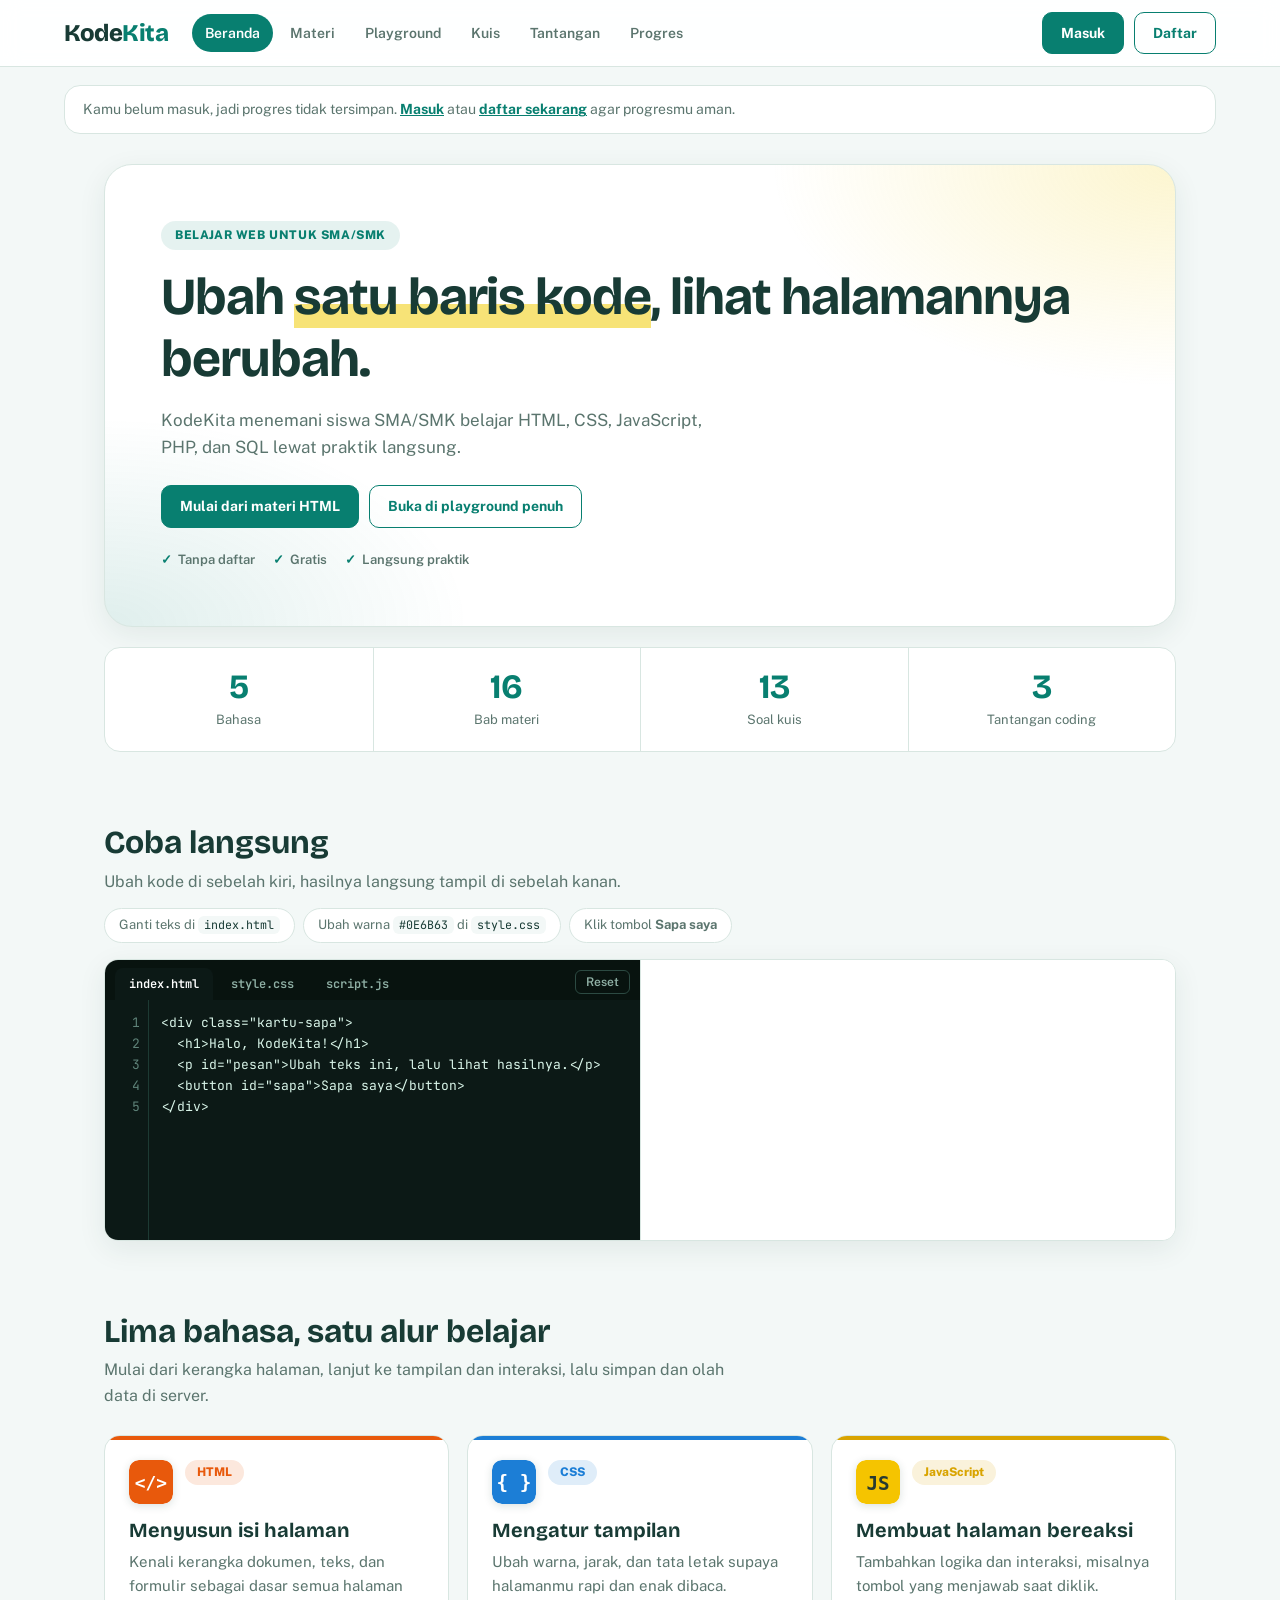
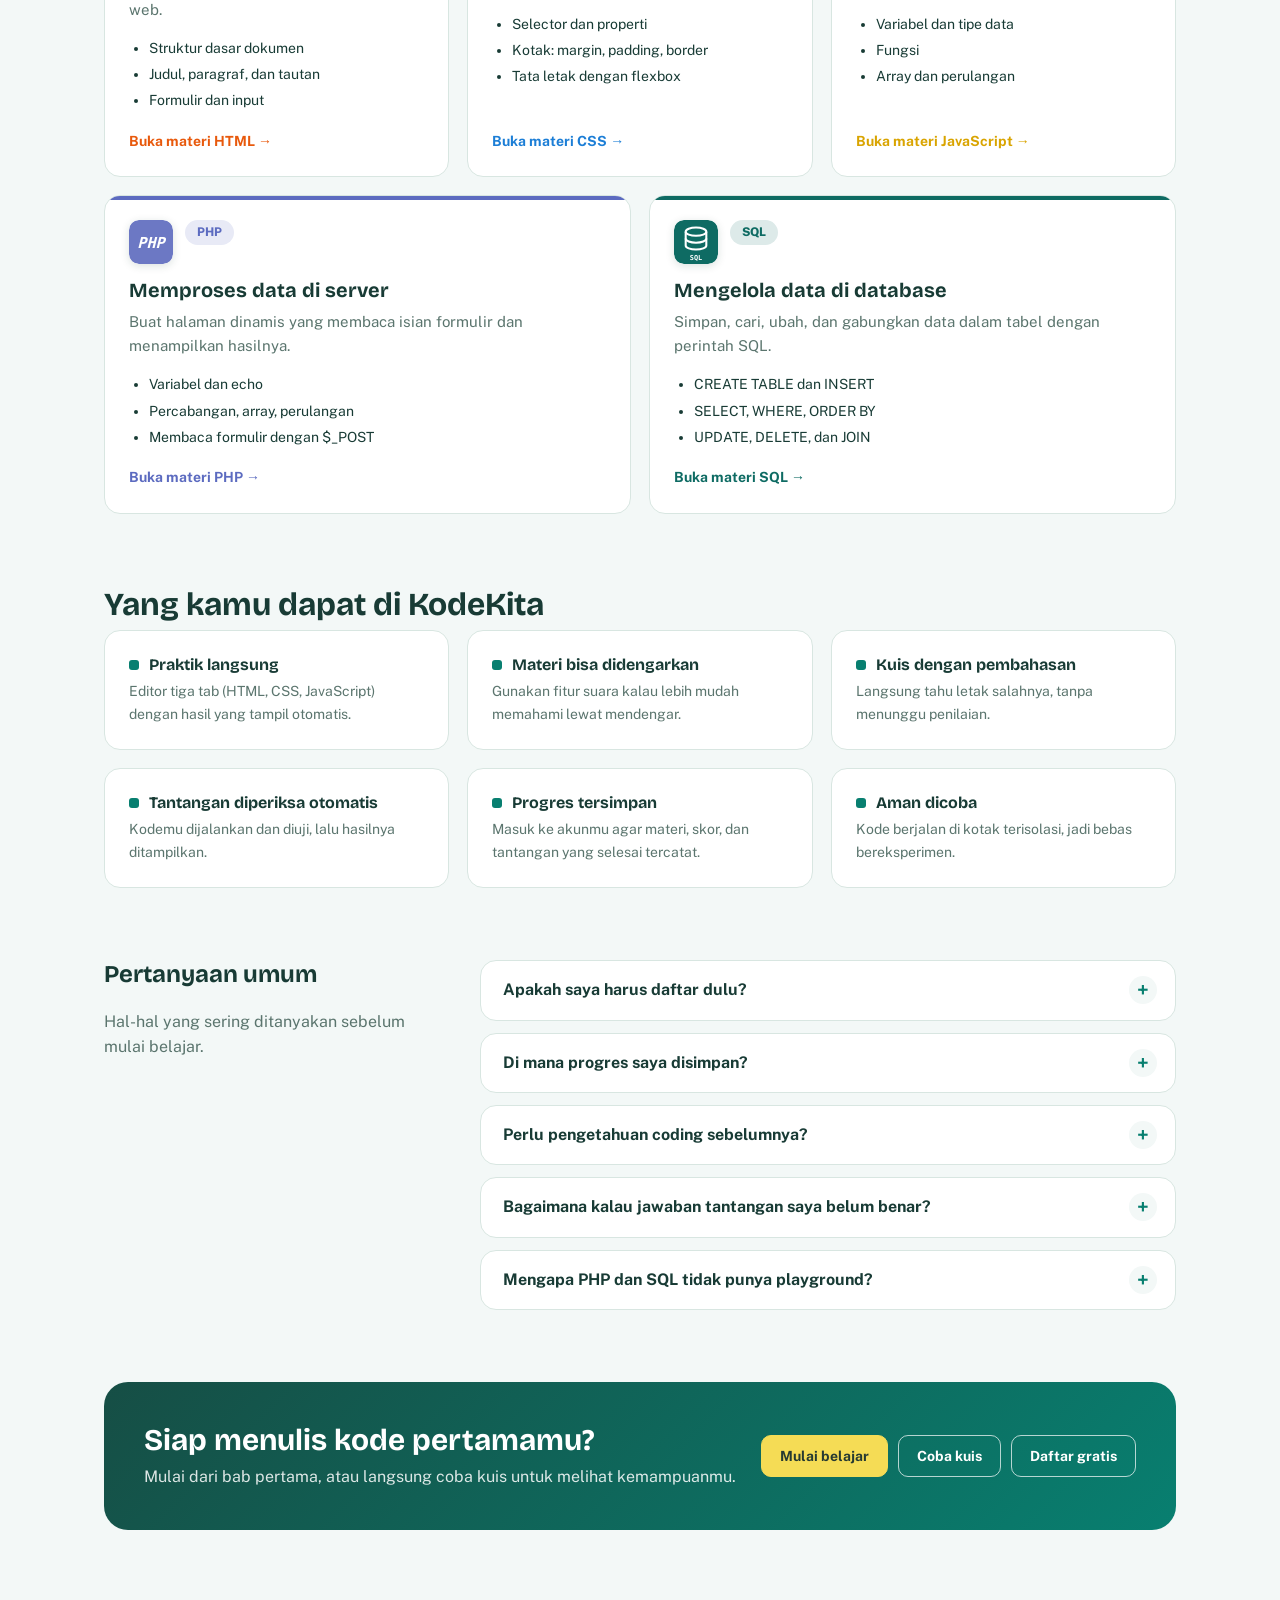
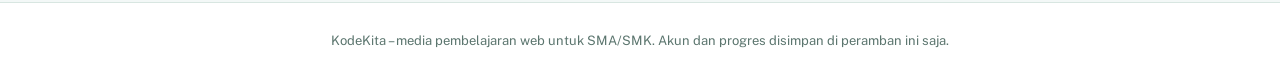
==== index.html @ 6743f4d0 "first commit" ====
<!doctype html>
<html lang="id">
<head>
    <meta charset="utf-8">
    <meta name="viewport" content="width=device-width, initial-scale=1, viewport-fit=cover">
    <meta name="theme-color" content="#EDF2F1">
    <meta name="description" content="KodeKita adalah media pembelajaran HTML, CSS, JavaScript, PHP, dan SQL untuk siswa SMA/SMK.">
    <title>KodeKita – Belajar HTML, CSS, JavaScript, PHP, dan SQL</title>

    <link rel="preconnect" href="https://fonts.googleapis.com">
    <link rel="preconnect" href="https://fonts.gstatic.com" crossorigin>
    <link href="https://fonts.googleapis.com/css2?family=Bricolage+Grotesque:wght@600;800&family=JetBrains+Mono&family=Public+Sans:wght@400;600&display=swap" rel="stylesheet">
    <link rel="stylesheet" href="css/base.css">
    <link rel="stylesheet" href="css/layout.css">
    <link rel="stylesheet" href="css/beranda.css">
    <link rel="stylesheet" href="css/playground.css">
    <link rel="stylesheet" href="css/materi.css">
    <link rel="stylesheet" href="css/kuis.css">
    <link rel="stylesheet" href="css/progres.css">
    <link rel="stylesheet" href="css/profil.css">
    <link rel="stylesheet" href="css/auth.css">
    <link rel="stylesheet" href="css/responsif.css">
</head>

<body data-auth="tamu">
    <div data-muat="html/header.html"></div>

    <div data-muat="html/tamu.html"></div>

    <main id="isi">
        <div data-muat="html/beranda.html"></div>
        <div data-muat="html/materi.html"></div>
        <div data-muat="html/playground.html"></div>
        <div data-muat="html/kuis.html"></div>
        <div data-muat="html/tantangan.html"></div>
        <div data-muat="html/progres.html"></div>
        <div data-muat="html/profil.html"></div>
    </main>

    <div data-muat="html/footer.html"></div>

    <div data-muat="html/akun-dialog.html"></div>

    <div class="toast" id="toast" role="status" hidden></div>

    <!-- Memuat potongan HTML di folder html/, lalu semua skrip secara berurutan -->
    <script src="js/muat.js"></script>
</body>
</html>
---- css/base.css ----
/* KodeKita - dasar: variabel, reset, tombol, form, utilitas. */

:root {
    color-scheme: light;
    box-sizing: border-box;

    --dasar: #f3f8f7;
    --muka: #ffffff;
    --teks: #183b35;
    --lembut: #5b756e;
    --utama: #087f70;
    --utama-hover: #06685d;
    --dukung: #164e45;
    --garis: #d8e6e1;
    --kuning: #f5dc55;
    --merah: #d94b4b;
    --hijau: #198754;

    --bayangan: 0 8px 28px rgba(20, 60, 50, .08);
    --radius: 16px;
    --radius-kecil: 10px;
    --mono: Consolas, Monaco, "JetBrains Mono", monospace;
}

*, *::before, *::after { box-sizing: inherit; }

html { scroll-behavior: smooth; scroll-padding-top: 90px; }

body {
    margin: 0;
    background: var(--dasar);
    color: var(--teks);
    font-family: "Public Sans", Arial, Helvetica, sans-serif;
    line-height: 1.6;
}

h1, h2, h3, h4 {
    margin-top: 0;
    font-family: "Bricolage Grotesque", "Public Sans", Arial, sans-serif;
    line-height: 1.2;
}

p { margin-top: 0; }
a { color: inherit; text-decoration: none; }
img { max-width: 100%; }
button, input, textarea, select { font: inherit; }
button { cursor: pointer; }
button:disabled { cursor: not-allowed; opacity: .55; }
[hidden] { display: none !important; }

code {
    padding: 1px 6px;
    border-radius: 6px;
    background: var(--dasar);
    font-family: var(--mono);
    font-size: .9em;
}

:is(button, a, input, textarea, select):focus-visible {
    outline: 3px solid var(--kuning);
    outline-offset: 3px;
}

/* Tombol */

.btn {
    min-height: 42px;
    display: inline-flex;
    align-items: center;
    justify-content: center;
    gap: 7px;
    padding: 9px 18px;
    border: 1px solid var(--utama);
    border-radius: var(--radius-kecil);
    background: var(--utama);
    color: #fff;
    font-size: 14px;
    font-weight: 700;
    transition: background .2s, border-color .2s, transform .2s;
}

.btn:hover { background: var(--utama-hover); border-color: var(--utama-hover); transform: translateY(-1px); }
.btn.u { background: transparent; color: var(--utama); }
.btn.u:hover { background: var(--utama); color: #fff; }
.btn.secondary { background: var(--muka); border-color: var(--garis); color: var(--teks); }
.btn.secondary:hover { background: var(--dasar); border-color: var(--utama); }

/* Input */

input, textarea, select {
    width: 100%;
    padding: 11px 13px;
    border: 1px solid var(--garis);
    border-radius: var(--radius-kecil);
    background: var(--muka);
    color: var(--teks);
}

input::placeholder { color: var(--lembut); opacity: .8; }

/* Notifikasi */

.toast {
    position: fixed;
    right: 22px;
    bottom: 22px;
    z-index: 999;
    max-width: min(380px, calc(100% - 40px));
    padding: 13px 18px;
    border-radius: 12px;
    background: var(--dukung);
    color: #fff;
    box-shadow: var(--bayangan);
    font-size: 14px;
}

@media (prefers-reduced-motion: reduce) {
    *, *::before, *::after {
        scroll-behavior: auto !important;
        animation-duration: .01ms !important;
        transition-duration: .01ms !important;
    }
}

/* =========================
   16b. ELEMEN FORM BERSAMA
   ========================= */

.kotak {
    min-width: 0;
    padding: 24px;
    border: 1px solid var(--garis);
    border-radius: var(--radius);
    background: var(--muka);
    box-shadow: var(--bayangan);
}

.kotak form,
.isi-dlg form {
    display: grid;
    gap: 14px;
}

.medan {
    display: grid;
    gap: 6px;
}

.medan label {
    font-size: 13px;
    font-weight: 700;
}

.bantuan {
    margin: 0;
    color: var(--lembut);
    font-size: 12px;
}

.err {
    margin: 0;
    color: var(--merah);
    font-size: 13px;
}

.err:empty {
    display: none;
}

input[aria-invalid="true"] {
    border-color: var(--merah);
}

.baris {
    display: flex;
    flex-wrap: wrap;
    gap: 10px;
    margin-top: 16px;
}

.isi-dlg .baris,
.kotak form .baris {
    margin-top: 0;
}

.penuh {
    width: 100%;
}

.tautan {
    padding: 0;
    border: 0;
    background: none;
    color: var(--utama);
    font-weight: 700;
    text-decoration: underline;
}

.catatan {
    color: var(--lembut);
    font-size: 13px;
}
---- css/layout.css ----
/* KodeKita - kerangka halaman: header, navigasi, banner tamu, konten, footer. */

.atas {
    position: sticky;
    top: 0;
    z-index: 100;
    display: flex;
    align-items: center;
    gap: 24px;
    padding: 12px 5%;
    padding-top: calc(12px + env(safe-area-inset-top, 0px));
    border-bottom: 1px solid var(--garis);
    background: rgba(255, 255, 255, .92);
    backdrop-filter: blur(10px);
}

.logo {
    flex-shrink: 0;
    font-family: "Bricolage Grotesque", Arial, sans-serif;
    font-size: 24px;
    font-weight: 800;
    letter-spacing: -.5px;
}

.logo span { color: var(--utama); }

.atas nav {
    display: flex;
    align-items: center;
    gap: 4px;
}

.atas nav a {
    padding: 8px 13px;
    border-radius: 999px;
    color: var(--lembut);
    font-size: 14px;
    font-weight: 600;
    transition: background .2s, color .2s;
}

.atas nav a:hover { background: var(--dasar); color: var(--utama); }
.atas nav a[aria-current="page"] { background: var(--utama); color: #fff; }

.akun {
    display: flex;
    align-items: center;
    gap: 10px;
    margin-left: auto;
}

.ikon-profil {
    width: 42px;
    height: 42px;
    flex-shrink: 0;
    display: grid;
    place-items: center;
    border: 2px solid var(--garis);
    border-radius: 50%;
    background: var(--dasar);
    color: var(--dukung);
    transition: border-color .2s, transform .2s;
}

.ikon-profil:hover { border-color: var(--utama); transform: scale(1.05); }
.ikon-profil svg { width: 22px; height: 22px; }

.tamu {
    max-width: 1200px;
    margin: 18px auto 0;
    padding: 12px 18px;
    border: 1px solid var(--garis);
    border-radius: var(--radius);
    background: var(--muka);
    width: calc(100% - 10%);
}

.tamu p { margin: 0; color: var(--lembut); font-size: 14px; }
body[data-auth="masuk"] .tamu { display: none; }

#isi {
    max-width: 1200px;
    margin: 0 auto;
    padding: 30px 5% 72px;
}

section[id^="v-"] { animation: muncul .3s ease; }

@keyframes muncul {
    from { opacity: 0; transform: translateY(8px); }
    to { opacity: 1; transform: none; }
}

section[id^="v-"] > h2 {
    margin-bottom: 6px;
    font-size: clamp(26px, 4vw, 36px);
}

section[id^="v-"] > h2 + p {
    max-width: 640px;
    margin-bottom: 26px;
    color: var(--lembut);
}

footer {
    padding: 28px 5%;
    border-top: 1px solid var(--garis);
    background: var(--muka);
    color: var(--lembut);
    text-align: center;
    font-size: 13px;
}

footer p { margin: 0; }

@media (max-width: 900px) {
    .atas { flex-wrap: wrap; gap: 10px 14px; }
    .atas nav {
        order: 3;
        width: 100%;
        overflow-x: auto;
        padding-bottom: 2px;
        scrollbar-width: none;
    }
    .atas nav a { white-space: nowrap; }
}

@media (max-width: 600px) {
    #isi { padding-top: 22px; }
    .toast { right: 12px; bottom: 12px; }
}
---- css/beranda.css ----
/* KodeKita - Beranda. */

.hero {
    padding: clamp(24px, 5vw, 56px);
    border: 1px solid var(--garis);
    border-radius: 28px;
    background:
        radial-gradient(620px 340px at 100% 0%, rgba(245, 220, 85, .28), transparent 65%),
        radial-gradient(560px 320px at 0% 100%, rgba(8, 127, 112, .13), transparent 65%),
        var(--muka);
    box-shadow: var(--bayangan);
}

.label-hero {
    display: inline-block;
    margin-bottom: 16px;
    padding: 5px 14px;
    border-radius: 999px;
    background: rgba(8, 127, 112, .1);
    color: var(--utama);
    font-size: 12px;
    font-weight: 800;
    letter-spacing: .05em;
    text-transform: uppercase;
}

.hero h1 {
    margin-bottom: 16px;
    font-size: clamp(32px, 4.6vw, 52px);
    letter-spacing: -.02em;
}

.sorot { background: linear-gradient(transparent 62%, rgba(245, 220, 85, .8) 62%); }

.lead {
    max-width: 560px;
    margin-bottom: 24px;
    color: var(--lembut);
    font-size: 17px;
}

.hero .baris { margin-top: 0; }

.poin {
    display: flex;
    flex-wrap: wrap;
    gap: 6px 18px;
    margin: 22px 0 0;
    padding: 0;
    list-style: none;
    color: var(--lembut);
    font-size: 13px;
    font-weight: 600;
}

.poin li::before { content: "\2713"; margin-right: 6px; color: var(--utama); font-weight: 800; }

.statistik {
    display: grid;
    grid-template-columns: repeat(4, minmax(0, 1fr));
    margin-top: 20px;
    border: 1px solid var(--garis);
    border-radius: var(--radius);
    background: var(--muka);
    overflow: hidden;
}

.statistik > div { padding: 20px 12px; text-align: center; }
.statistik > div + div { border-left: 1px solid var(--garis); }

.statistik strong {
    display: block;
    color: var(--utama);
    font-family: "Bricolage Grotesque", Arial, sans-serif;
    font-size: 34px;
    line-height: 1.1;
}

.statistik span { color: var(--lembut); font-size: 13px; }

.bagian { margin-top: 72px; }

.demo .pengantar { margin-bottom: 14px; }

.saran {
    display: flex;
    flex-wrap: wrap;
    gap: 8px;
    margin: 0 0 16px;
    padding: 0;
    list-style: none;
}

.saran li {
    padding: 6px 14px;
    border: 1px solid var(--garis);
    border-radius: 999px;
    background: var(--muka);
    color: var(--lembut);
    font-size: 13px;
}

.saran code { background: var(--dasar); color: var(--teks); }
.bagian > h2 { margin-bottom: 6px; font-size: clamp(24px, 3.4vw, 32px); }
.pengantar { max-width: 620px; margin-bottom: 26px; color: var(--lembut); }

.grid-3, .fitur { display: grid; grid-template-columns: repeat(3, minmax(0, 1fr)); gap: 18px; }

/* Lima kartu bahasa: tiga di baris atas, dua melebar di baris bawah */
.grid-3.topik { grid-template-columns: repeat(6, minmax(0, 1fr)); }
.grid-3.topik .kartu { grid-column: span 2; }
.grid-3.topik .kartu:nth-child(n+4) { grid-column: span 3; }

.kartu, .panel {
    padding: 24px;
    border: 1px solid var(--garis);
    border-radius: var(--radius);
    background: var(--muka);
}

.kartu {
    --aksen: var(--utama);
    position: relative;
    display: flex;
    flex-direction: column;
    overflow: hidden;
    transition: transform .2s, box-shadow .2s;
}

.kartu:hover { transform: translateY(-3px); box-shadow: var(--bayangan); }
.kartu::before { content: ""; position: absolute; inset: 0 0 auto; height: 4px; background: var(--aksen); }
.kartu.html { --aksen: #e8590c; }
.kartu.css { --aksen: #1c7ed6; }
.kartu.js { --aksen: #d9a400; }
.kartu.php { --aksen: #5c6bc0; }
.kartu.sql { --aksen: #0e6b63; }

.kepala-kartu { display: flex; align-items: center; gap: 12px; margin-bottom: 14px; }
.kartu .kepala-kartu .tag { margin-bottom: 0; }
.logo-bahasa { flex-shrink: 0; width: 44px; height: 44px; border-radius: 10px; box-shadow: 0 2px 8px rgba(20, 60, 50, .15); }

.kartu .tag {
    align-self: flex-start;
    margin-bottom: 12px;
    padding: 3px 12px;
    border-radius: 999px;
    background: color-mix(in srgb, var(--aksen) 14%, #fff);
    color: var(--aksen);
    font-size: 12px;
    font-weight: 800;
}

.kartu h3 { margin-bottom: 8px; font-size: 20px; }
.kartu p { color: var(--lembut); font-size: 15px; }
.kartu ul { margin: 0 0 18px; padding-left: 20px; font-size: 14px; }
.kartu li + li { margin-top: 4px; }
.tautan-kartu { margin-top: auto; color: var(--aksen); font-size: 14px; font-weight: 700; }
.tautan-kartu:hover { text-decoration: underline; }

.panel h3 { margin-bottom: 6px; font-size: 16px; }
.panel h3::before {
    content: "";
    display: inline-block;
    width: 10px;
    height: 10px;
    margin-right: 10px;
    border-radius: 3px;
    background: var(--utama);
}
.panel p { margin: 0; color: var(--lembut); font-size: 14px; }

/* Pertanyaan umum: judul di kiri, daftar di kanan */
.faq-tata {
    display: grid;
    grid-template-columns: minmax(0, 320px) minmax(0, 1fr);
    gap: 24px 56px;
    align-items: start;
}

.faq-judul { position: sticky; top: 96px; }
.faq-judul .pengantar { margin-bottom: 0; }

.faq { display: grid; gap: 12px; }

.faq details {
    border: 1px solid var(--garis);
    border-radius: var(--radius);
    background: var(--muka);
    transition: border-color .2s, box-shadow .2s;
}

.faq details:hover { border-color: var(--utama); }
.faq details[open] { border-color: var(--utama); box-shadow: var(--bayangan); }

.faq summary {
    position: relative;
    display: block;
    padding: 18px 56px 18px 22px;
    font-weight: 700;
    line-height: 1.4;
    list-style: none;
    cursor: pointer;
}

.faq summary::-webkit-details-marker { display: none; }

.faq summary::after {
    content: "+";
    position: absolute;
    top: 50%;
    right: 18px;
    width: 28px;
    height: 28px;
    display: grid;
    place-items: center;
    transform: translateY(-50%);
    border-radius: 50%;
    background: var(--dasar);
    color: var(--utama);
    font-size: 20px;
    font-weight: 700;
    line-height: 1;
    transition: background .2s, color .2s;
}

.faq details[open] summary { color: var(--utama); }
.faq details[open] summary::after { content: "\2212"; background: var(--utama); color: #fff; }

.faq details p {
    margin: 0;
    padding: 0 22px 20px;
    color: var(--lembut);
    line-height: 1.7;
}

.cta {
    display: flex;
    align-items: center;
    justify-content: space-between;
    flex-wrap: wrap;
    gap: 20px;
    margin-top: 72px;
    padding: clamp(24px, 4vw, 40px);
    border-radius: 24px;
    background: linear-gradient(135deg, var(--dukung), var(--utama));
    color: #fff;
}

.cta h2 { margin-bottom: 6px; font-size: clamp(22px, 3vw, 30px); }
.cta p { margin: 0; color: rgba(255, 255, 255, .85); }
.cta .baris { margin-top: 0; }
.cta .btn { border-color: var(--kuning); background: var(--kuning); color: #263a32; }
.cta .btn.u { border-color: rgba(255, 255, 255, .7); background: transparent; color: #fff; }
.cta .btn.u:hover { background: rgba(255, 255, 255, .15); }
body[data-auth="masuk"] .cta-daftar { display: none; }

@media (max-width: 900px) {
    .grid-3, .fitur { grid-template-columns: repeat(2, minmax(0, 1fr)); }
    .grid-3.topik { grid-template-columns: repeat(2, minmax(0, 1fr)); }
    .grid-3.topik .kartu, .grid-3.topik .kartu:nth-child(n+4) { grid-column: auto; }
    .grid-3.topik .kartu:last-child { grid-column: 1 / -1; }

    .faq-tata { grid-template-columns: 1fr; }
    .faq-judul { position: static; }
}

@media (max-width: 600px) {
    .statistik { grid-template-columns: repeat(2, minmax(0, 1fr)); }
    .statistik > div:nth-child(3) { border-left: 0; }
    .statistik > div:nth-child(n+3) { border-top: 1px solid var(--garis); }
    .grid-3, .fitur, .grid-3.topik { grid-template-columns: 1fr; }
    .grid-3.topik .kartu:last-child { grid-column: auto; }
    .faq summary { padding: 16px 52px 16px 16px; }
    .faq details p { padding: 0 16px 18px; }
    .bagian, .cta { margin-top: 48px; }
}
---- css/playground.css ----
/* KodeKita - Playground (editor + pratinjau). Dipakai beranda, materi, playground, tantangan. */

.pg {
    --h: 220px;
    display: grid;
    grid-template-columns: minmax(0, 1fr);
    overflow: hidden;
    border: 1px solid var(--garis);
    border-radius: 14px;
    background: var(--muka);
    box-shadow: var(--bayangan);
}

.pg-tabs {
    display: flex;
    flex-wrap: wrap;
    align-items: flex-end;
    gap: 4px;
    padding: 8px 10px 0;
    background: #08130f;
}

.pg-tabs button {
    padding: 8px 14px;
    border: 0;
    border-radius: 8px 8px 0 0;
    background: transparent;
    color: #8fb0a5;
    font: 600 12px var(--mono);
}

.pg-tabs button:hover { color: #fff; }
.pg-tabs button[aria-pressed="true"] { background: #0c1916; color: #fff; }
.pg-tabs .reset { margin: 0 0 6px auto; padding: 4px 10px; border: 1px solid #2c4a42; border-radius: 6px; font-family: inherit; }

.pg-body { display: flex; height: var(--h); background: #0c1916; }

.gut {
    flex: 0 0 44px;
    padding: 12px 8px;
    overflow: hidden;
    border-right: 1px solid #1d3a33;
    color: #5f8379;
    font: 13px/21px var(--mono);
    text-align: right;
    white-space: pre;
    user-select: none;
}

.pg textarea {
    flex: 1;
    width: auto;
    min-width: 0;
    height: 100%;
    padding: 12px;
    border: 0;
    border-radius: 0;
    background: transparent;
    color: #d9f5e9;
    font: 13px/21px var(--mono);
    tab-size: 2;
    white-space: pre;
    overflow: auto;
    resize: none;
}

.pg textarea:focus-visible { outline-offset: -3px; }

.pg iframe {
    display: block;
    width: 100%;
    height: var(--h);
    border: 0;
    border-top: 1px solid var(--garis);
    background: #fff;
}

@media (min-width: 900px) {
    .pg.lebar { grid-template-columns: minmax(0, 1fr) minmax(0, 1fr); }
    .pg.lebar .pg-tabs { grid-column: 1; }
    .pg.lebar .pg-body { grid-column: 1; }
    .pg.lebar iframe {
        grid-column: 2;
        grid-row: 1 / span 2;
        height: 100%;
        border-top: 0;
        border-left: 1px solid var(--garis);
    }
}

#v-playground .catatan { margin-top: 14px; }
---- css/materi.css ----
/* KodeKita - Materi dan Tantangan (daftar di kiri, isi di kanan). */

.dua {
    display: grid;
    grid-template-columns: 280px minmax(0, 1fr);
    gap: 24px;
    align-items: start;
}

.daftar {
    position: sticky;
    top: 92px;
    display: flex;
    flex-direction: column;
    gap: 8px;
    max-height: calc(100vh - 112px);
    overflow-y: auto;
    padding-right: 2px;
}

.daftar .grup {
    margin: 14px 0 2px;
    color: var(--utama);
    font-size: 12px;
    font-weight: 800;
    letter-spacing: .06em;
    text-transform: uppercase;
}

.daftar .grup { display: flex; align-items: center; gap: 8px; }
.daftar .grup:first-child { margin-top: 0; }
.logo-grup { width: 20px; height: 20px; border-radius: 5px; }

.daftar button {
    width: 100%;
    display: flex;
    flex-direction: column;
    align-items: flex-start;
    gap: 2px;
    padding: 11px 14px;
    border: 1px solid var(--garis);
    border-radius: var(--radius-kecil);
    background: var(--muka);
    color: var(--teks);
    font-size: 14px;
    font-weight: 600;
    text-align: left;
    transition: border-color .2s, background .2s;
}

.daftar button small { color: var(--lembut); font-size: 12px; font-weight: 400; }
.daftar button:hover { border-color: var(--utama); }
.daftar button[aria-current="true"] { border-color: var(--utama); background: var(--dasar); box-shadow: inset 4px 0 0 var(--utama); }

#isi-materi {
    min-width: 0;
    padding: clamp(18px, 3vw, 30px);
    border: 1px solid var(--garis);
    border-radius: var(--radius);
    background: var(--muka);
    box-shadow: var(--bayangan);
}

.kepala-materi { display: flex; align-items: center; gap: 14px; margin-bottom: 16px; }
.kepala-materi h3 { margin: 0; font-size: clamp(22px, 3vw, 28px); }
.logo-materi { flex-shrink: 0; width: 44px; height: 44px; border-radius: 10px; box-shadow: 0 2px 8px rgba(20, 60, 50, .15); }

figure.gambar {
    margin: 0 0 20px;
    overflow: hidden;
    border: 1px solid var(--garis);
    border-radius: 12px;
    background: var(--dasar);
}

figure.gambar img { display: block; width: 100%; height: auto; }

figure.gambar figcaption {
    padding: 8px 14px;
    border-top: 1px solid var(--garis);
    background: var(--muka);
    color: var(--lembut);
    font-size: 12.5px;
}
#isi-materi p { line-height: 1.75; }

.nm { margin: 18px 0 6px; color: var(--lembut); font: 700 12px var(--mono); }

pre.kode {
    margin: 0 0 18px;
    padding: 14px 0;
    overflow: auto;
    border-radius: var(--radius-kecil);
    background: #0c1916;
    color: #d9f5e9;
    font: 13px/1.65 var(--mono);
    counter-reset: baris;
}

.kode .l {
    position: relative;
    display: block;
    padding: 0 16px 0 54px;
    white-space: pre;
    counter-increment: baris;
}

.kode .l::before {
    content: counter(baris);
    position: absolute;
    left: 0;
    width: 38px;
    color: #5f8379;
    text-align: right;
}

pre.hasil {
    margin: 0 0 18px;
    padding: 14px 16px;
    overflow: auto;
    border: 1px solid var(--garis);
    border-left: 4px solid var(--utama);
    border-radius: var(--radius-kecil);
    background: var(--dasar);
    color: var(--teks);
    font: 13px/1.65 var(--mono);
}

.catatan-server {
    margin: 0 0 18px;
    padding: 12px 14px;
    border: 1px solid #ecd98a;
    border-radius: var(--radius-kecil);
    background: #fff9db;
    color: #5f4b00;
    font-size: 14px;
}

.video-wrap { margin-top: 26px; }
.video-wrap h4 { margin-bottom: 10px; font-size: 17px; }
.sumber-video { margin: 8px 0 0; color: var(--lembut); font-size: 13px; }
.sumber-video a { color: var(--utama); font-weight: 700; text-decoration: underline; }

.video {
    margin-top: 0;
    padding: 18px;
    border: 1px dashed var(--garis);
    border-radius: 12px;
    background: var(--dasar);
    color: var(--lembut);
    font-size: 14px;
}

.video:has(iframe) { padding: 0; border: 0; overflow: hidden; aspect-ratio: 16 / 9; background: #0c1916; }
.video iframe { width: 100%; height: 100%; border: 0; }

/* Tantangan */

#t-judul { margin-bottom: 6px; font-size: 24px; }
#t-petunjuk { color: var(--lembut); }
#pg-tan { margin: 16px 0; }
#t-hasil { margin-top: 16px; }
.pemeriksa { display: none; }

@media (max-width: 860px) {
    .dua { grid-template-columns: 1fr; }
    .daftar { position: static; max-height: none; }
}
---- css/kuis.css ----
/* KodeKita - Kuis. */

#info-kuis {
    margin-bottom: 20px;
}

.kuis-atas {
    display: flex;
    align-items: center;
    justify-content: space-between;
    gap: 12px;
    margin-bottom: 10px;
}


#kuis-isi .nm {
    margin: 0;
    color: var(--utama);
    font-size: 13px;
    font-weight: 700;
    letter-spacing: .04em;
    text-transform: uppercase;
}

.kuis-skor {
    color: var(--lembut);
    font-size: 13px;
}

.progress {
    height: 9px;
    overflow: hidden;
    border-radius: 20px;
    background: var(--garis);
}

.progress-bar {
    height: 100%;
    border-radius: inherit;
    background: var(--utama);
    transition: width .3s;
}

.kuis-tanya {
    margin: 22px 0 18px;
    font-size: clamp(18px, 2.6vw, 22px);
}

.kuis-tanya code {
    padding: 2px 6px;
    border-radius: 6px;
    background: var(--dasar);
    font-family: Consolas, Monaco, monospace;
    font-size: .9em;
}

.opsi-kuis {
    display: grid;
    gap: 10px;
}

.opsi {
    width: 100%;
    display: flex;
    align-items: center;
    gap: 12px;
    padding: 13px 16px;
    border: 1px solid var(--garis);
    border-radius: var(--radius-kecil);
    background: var(--dasar);
    color: var(--teks);
    text-align: left;
    transition: border-color .2s, background .2s;
}

.opsi:hover:not(:disabled) {
    border-color: var(--utama);
    background: var(--muka);
}

.opsi:disabled {
    opacity: 1;
    cursor: default;
}

.opsi:disabled:not(.benar):not(.salah) {
    opacity: .55;
}

.opsi .huruf {
    flex: 0 0 28px;
    height: 28px;
    display: grid;
    place-items: center;
    border: 1px solid var(--garis);
    border-radius: 50%;
    background: var(--muka);
    font-size: 13px;
    font-weight: 700;
}

.opsi .teks {
    flex: 1;
    min-width: 0;
    overflow-wrap: anywhere;
    font-family: Consolas, Monaco, monospace;
}

.opsi .ket {
    flex-shrink: 0;
    font-size: 12px;
    font-weight: 700;
}

.opsi.benar {
    border-color: var(--hijau);
    background: rgba(25, 135, 84, .12);
}

.opsi.benar .huruf {
    border-color: var(--hijau);
    background: var(--hijau);
    color: #fff;
}

.opsi.benar .ket {
    color: var(--hijau);
}

.opsi.salah {
    border-color: var(--merah);
    background: rgba(217, 75, 75, .12);
}

.opsi.salah .huruf {
    border-color: var(--merah);
    background: var(--merah);
    color: #fff;
}

.opsi.salah .ket {
    color: var(--merah);
}

.bahas {
    margin-top: 16px;
    padding: 14px 16px;
    border-left: 4px solid var(--utama);
    border-radius: var(--radius-kecil);
    background: var(--dasar);
}

.skor {
    margin: 4px 0 12px;
    color: var(--utama);
    font-size: 44px;
    font-weight: 800;
    line-height: 1;
}

.pesan-hasil {
    margin: 14px 0;
}

.hasil {
    display: grid;
    gap: 8px;
    margin: 18px 0 0;
    padding: 0;
    list-style: none;
}

.hasil li {
    padding: 10px 14px;
    border: 1px solid var(--garis);
    border-left-width: 4px;
    border-radius: var(--radius-kecil);
    background: var(--dasar);
}

.hasil li.ok {
    border-left-color: var(--hijau);
}

.hasil li.no {
    border-left-color: var(--merah);
}

.hasil small {
    display: block;
    margin-top: 2px;
    color: var(--lembut);
    font-family: Consolas, Monaco, monospace;
    overflow-wrap: anywhere;
}
---- css/progres.css ----
/* KodeKita - Progres belajar. */

#isi-progres progress {
    display: block;
    width: 100%;
    height: 12px;
    margin: 0 0 20px;
    border: 0;
    border-radius: 20px;
    appearance: none;
    background: var(--garis);
    overflow: hidden;
}

#isi-progres progress::-webkit-progress-bar { background: var(--garis); }
#isi-progres progress::-webkit-progress-value { border-radius: 20px; background: var(--utama); }
#isi-progres progress::-moz-progress-bar { border-radius: 20px; background: var(--utama); }

#isi-progres label { display: block; margin-bottom: 8px; font-weight: 700; }
---- css/profil.css ----
/* KodeKita - Profil. */

.profil-container {
    display: grid;
    grid-template-columns: repeat(2, minmax(0, 1fr));
    align-items: start;
    gap: 20px;
    margin-top: 20px;
}

.profil-kartu {
    text-align: center;
}

.profil-foto {
    width: 96px;
    height: 96px;
    margin: 0 auto 14px;
    display: flex;
    align-items: center;
    justify-content: center;
    border: 3px solid var(--garis);
    border-radius: 50%;
    background: var(--dasar);
    color: var(--utama);
}

.profil-foto svg {
    width: 46px;
    height: 46px;
}

.profil-kartu h3 {
    margin-bottom: 4px;
    overflow-wrap: anywhere;
}

.profil-kartu > p {
    margin-bottom: 12px;
    color: var(--lembut);
    overflow-wrap: anywhere;
}

.profil-status {
    display: inline-block;
    padding: 4px 12px;
    border: 1px solid var(--garis);
    border-radius: 999px;
    background: var(--dasar);
    color: var(--utama);
    font-size: 12px;
    font-weight: 700;
}

.profil-info {
    display: grid;
    grid-template-columns: repeat(3, minmax(0, 1fr));
    gap: 10px;
    margin: 20px 0 0;
}

.profil-info-item {
    padding: 12px 8px;
    border: 1px solid var(--garis);
    border-radius: var(--radius-kecil);
    background: var(--dasar);
}

.profil-info-item small {
    display: block;
    margin-bottom: 4px;
    color: var(--lembut);
    font-size: 12px;
}

.profil-info-item strong {
    font-size: 18px;
}

.profil-kartu .baris {
    justify-content: center;
}

#form-profil {
    grid-column: 1 / -1;
}

.kotak h3 {
    margin-bottom: 8px;
}
---- css/auth.css ----
/* KodeKita - Modal masuk dan daftar. */

dialog#dlg {
    width: min(420px, calc(100% - 30px));
    max-height: 90vh;
    overflow-y: auto;
    padding: 0;
    border: 1px solid var(--garis);
    border-radius: 20px;
    background: var(--muka);
    color: var(--teks);
    box-shadow: 0 20px 70px rgba(0, 0, 0, .25);
}

dialog#dlg::backdrop {
    background: rgba(5, 20, 17, .65);
    backdrop-filter: blur(4px);
}

.isi-dlg {
    position: relative;
    padding: 28px 26px 24px;
}

.isi-dlg h2 {
    margin-bottom: 4px;
    padding-right: 36px;
}

.sub {
    margin-bottom: 4px;
    color: var(--lembut);
    font-size: 14px;
}

.tutup {
    position: absolute;
    top: 14px;
    right: 14px;
    width: 34px;
    height: 34px;
    padding: 0;
    display: grid;
    place-items: center;
    border: 1px solid var(--garis);
    border-radius: 50%;
    background: var(--dasar);
    color: var(--teks);
    font-size: 20px;
    line-height: 1;
}

.tutup:hover {
    border-color: var(--utama);
    color: var(--utama);
}

.sandi {
    display: flex;
    gap: 8px;
}

.sandi input {
    flex: 1;
    min-width: 0;
}

.sandi .tgl {
    flex-shrink: 0;
    min-width: 104px;
}

.ganti {
    margin: 2px 0 0;
    color: var(--lembut);
    font-size: 14px;
    text-align: center;
}
---- css/responsif.css ----
/* KodeKita - penyesuaian tampilan HP dan tablet. Dimuat paling akhir. */

html { -webkit-text-size-adjust: 100%; }
body { overflow-x: hidden; -webkit-tap-highlight-color: transparent; }
pre, textarea, iframe { max-width: 100%; }

/* ===== Tablet ke bawah ===== */

@media (max-width: 900px) {
    .atas { padding-bottom: 8px; }

    /* Menu bisa digeser ke samping, ujung kanan memudar sebagai petunjuk */
    .atas nav {
        -webkit-mask-image: linear-gradient(90deg, #000 calc(100% - 28px), transparent);
        mask-image: linear-gradient(90deg, #000 calc(100% - 28px), transparent);
    }

    .atas nav a { padding: 9px 15px; }

    .hero .poin { gap: 6px 14px; }
}

/* Materi dan Tantangan: daftar jadi deretan kartu yang bisa digeser */
@media (max-width: 860px) {
    .dua { gap: 16px; }

    .daftar {
        flex-direction: row;
        align-items: stretch;
        gap: 8px;
        margin: 0 -5%;
        padding: 2px 5% 8px;
        overflow-x: auto;
        scroll-snap-type: x proximity;
        scrollbar-width: none;
    }

    .daftar::-webkit-scrollbar { display: none; }

    .daftar .grup {
        flex: 0 0 auto;
        align-self: center;
        margin: 0 2px 0 8px;
        white-space: nowrap;
    }

    .daftar .grup:first-child { margin-left: 0; }

    .daftar button {
        flex: 0 0 auto;
        width: 168px;
        scroll-snap-align: start;
    }

    .profil-container { grid-template-columns: 1fr; }
}

/* ===== HP ===== */

@media (max-width: 600px) {
    h1 { overflow-wrap: break-word; }

    .atas { gap: 8px 12px; padding-left: 16px; padding-right: 16px; }
    .logo { font-size: 22px; }
    .atas nav { width: calc(100% + 32px); margin: 0 -16px; padding: 2px 16px; }

    .tamu { width: calc(100% - 32px); margin-top: 12px; padding: 10px 14px; }
    .tamu p { font-size: 13px; }

    #isi { padding: 18px 16px 56px; }
    .daftar { margin: 0 -16px; padding-left: 16px; padding-right: 16px; }

    section[id^="v-"] > h2 + p { margin-bottom: 18px; }

    /* Beranda */
    .hero { padding: 24px 18px; border-radius: 22px; }
    .hero h1 { font-size: clamp(28px, 8.4vw, 36px); }
    .lead { font-size: 16px; margin-bottom: 20px; }

    .hero .baris, .cta .baris { flex-direction: column; align-items: stretch; }
    .hero .baris .btn, .cta .baris .btn { width: 100%; min-height: 46px; }

    .statistik > div { padding: 16px 8px; }
    .statistik strong { font-size: 28px; }

    .bagian, .cta { margin-top: 44px; }
    .cta { padding: 24px 18px; border-radius: 20px; }
    .kartu, .panel { padding: 20px; }

    /* Playground: huruf 16px supaya layar tidak ter-zoom saat mengetik */
    .pg { --h: 200px; border-radius: 12px; }
    .pg-tabs { flex-wrap: nowrap; overflow-x: auto; scrollbar-width: none; }
    .pg-tabs::-webkit-scrollbar { display: none; }
    .pg-tabs button { flex: 0 0 auto; min-height: 40px; }
    .gut { flex-basis: 36px; padding: 12px 6px; font-size: 16px; line-height: 24px; }
    .pg textarea { font-size: 16px; line-height: 24px; }
    #pg-main { --h: 260px; }

    /* Materi */
    #isi-materi { padding: 18px 16px; }
    pre.kode { font-size: 12.5px; }
    .kode .l { padding-right: 12px; }

    /* Form dan kuis */
    input, textarea, select { font-size: 16px; }
    .kotak { padding: 18px 16px; }
    .opsi { padding: 12px 14px; min-height: 48px; }
    .skor { font-size: 38px; }

    /* Profil */
    .profil-info { gap: 8px; }
    .profil-info-item { padding: 10px 4px; }
    .profil-kartu .baris { flex-direction: column; align-items: stretch; }
    .profil-kartu .baris .btn { width: 100%; }

    /* Jendela masuk/daftar */
    dialog#dlg { width: calc(100% - 24px); max-height: 92dvh; border-radius: 18px; }
    .isi-dlg { padding: 24px 18px 20px; }
    .sandi .tgl { min-width: 88px; }
    .isi-dlg .btn { min-height: 46px; }

    .toast {
        left: 12px;
        right: 12px;
        bottom: calc(12px + env(safe-area-inset-bottom, 0px));
        max-width: none;
    }

    footer { padding: 24px 16px calc(24px + env(safe-area-inset-bottom, 0px)); }
}

/* HP kecil */
@media (max-width: 380px) {
    .daftar button { width: 148px; }
    .statistik strong { font-size: 24px; }
}
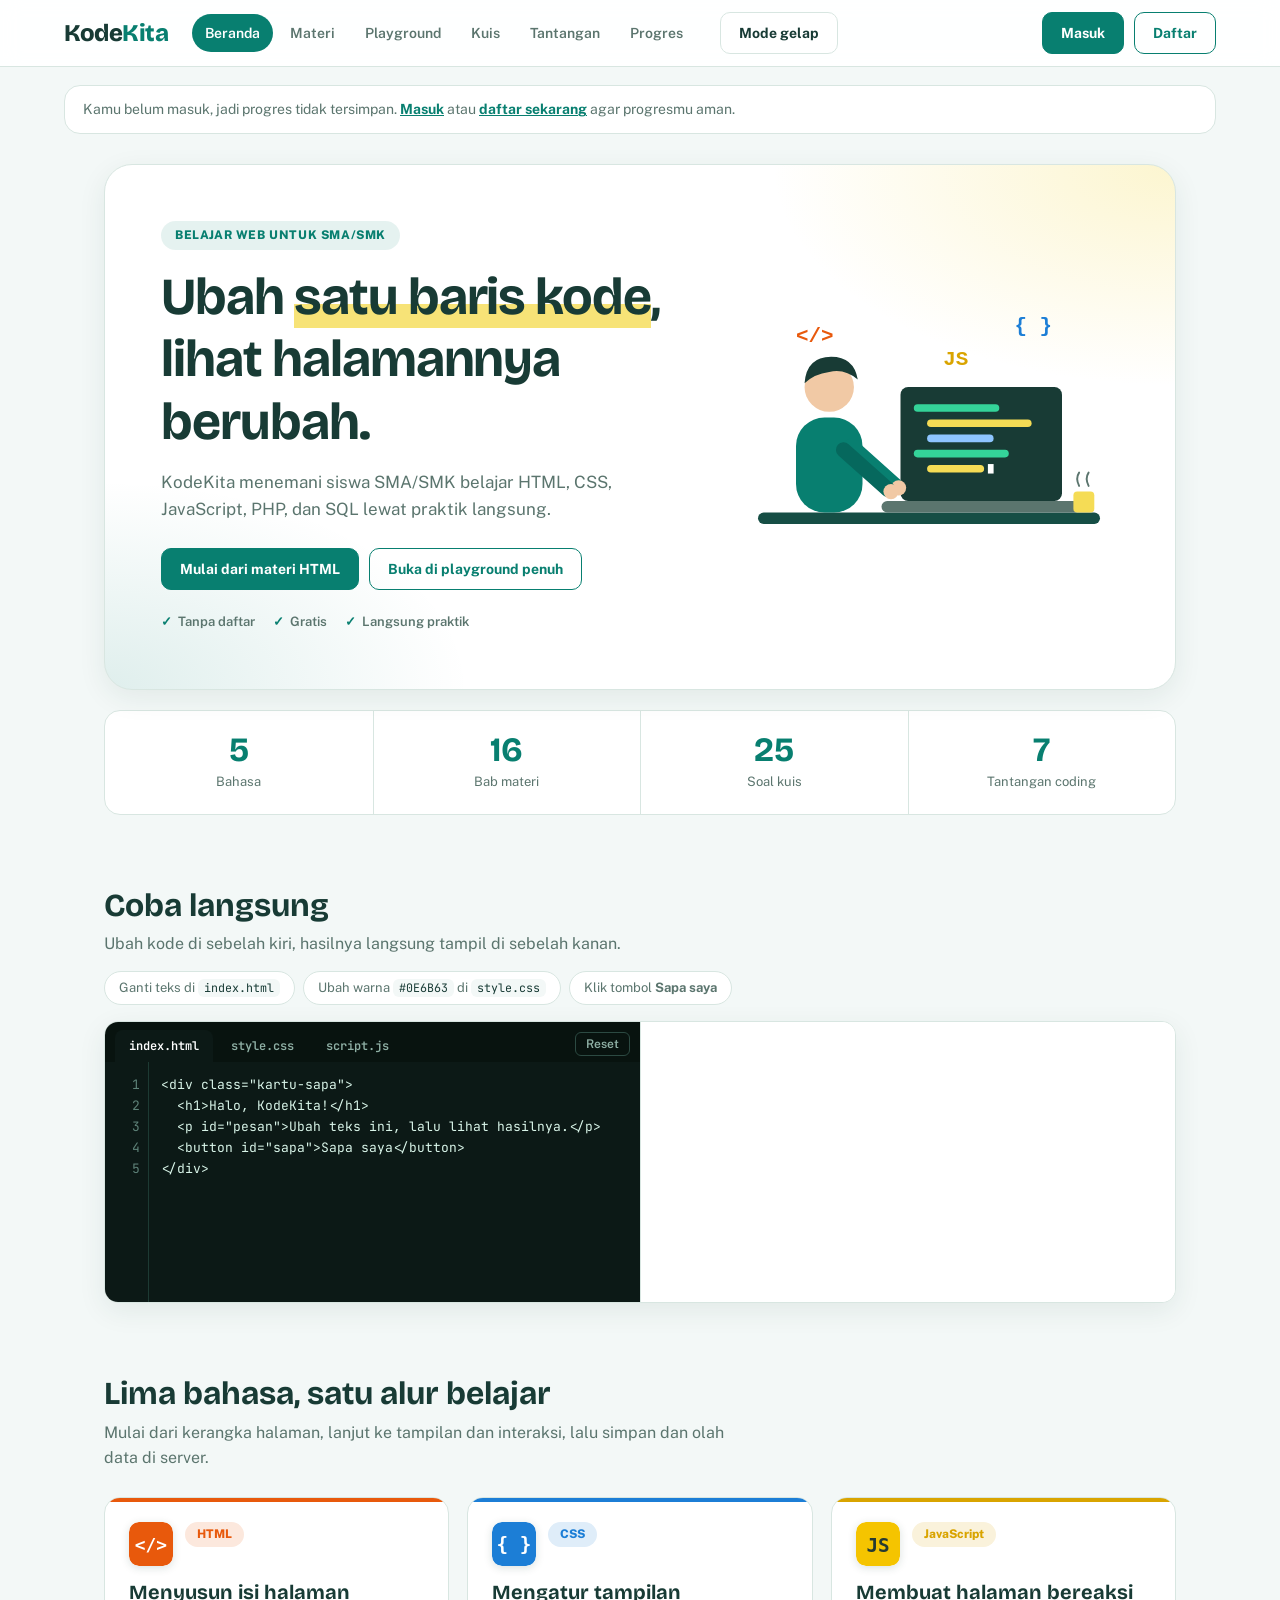
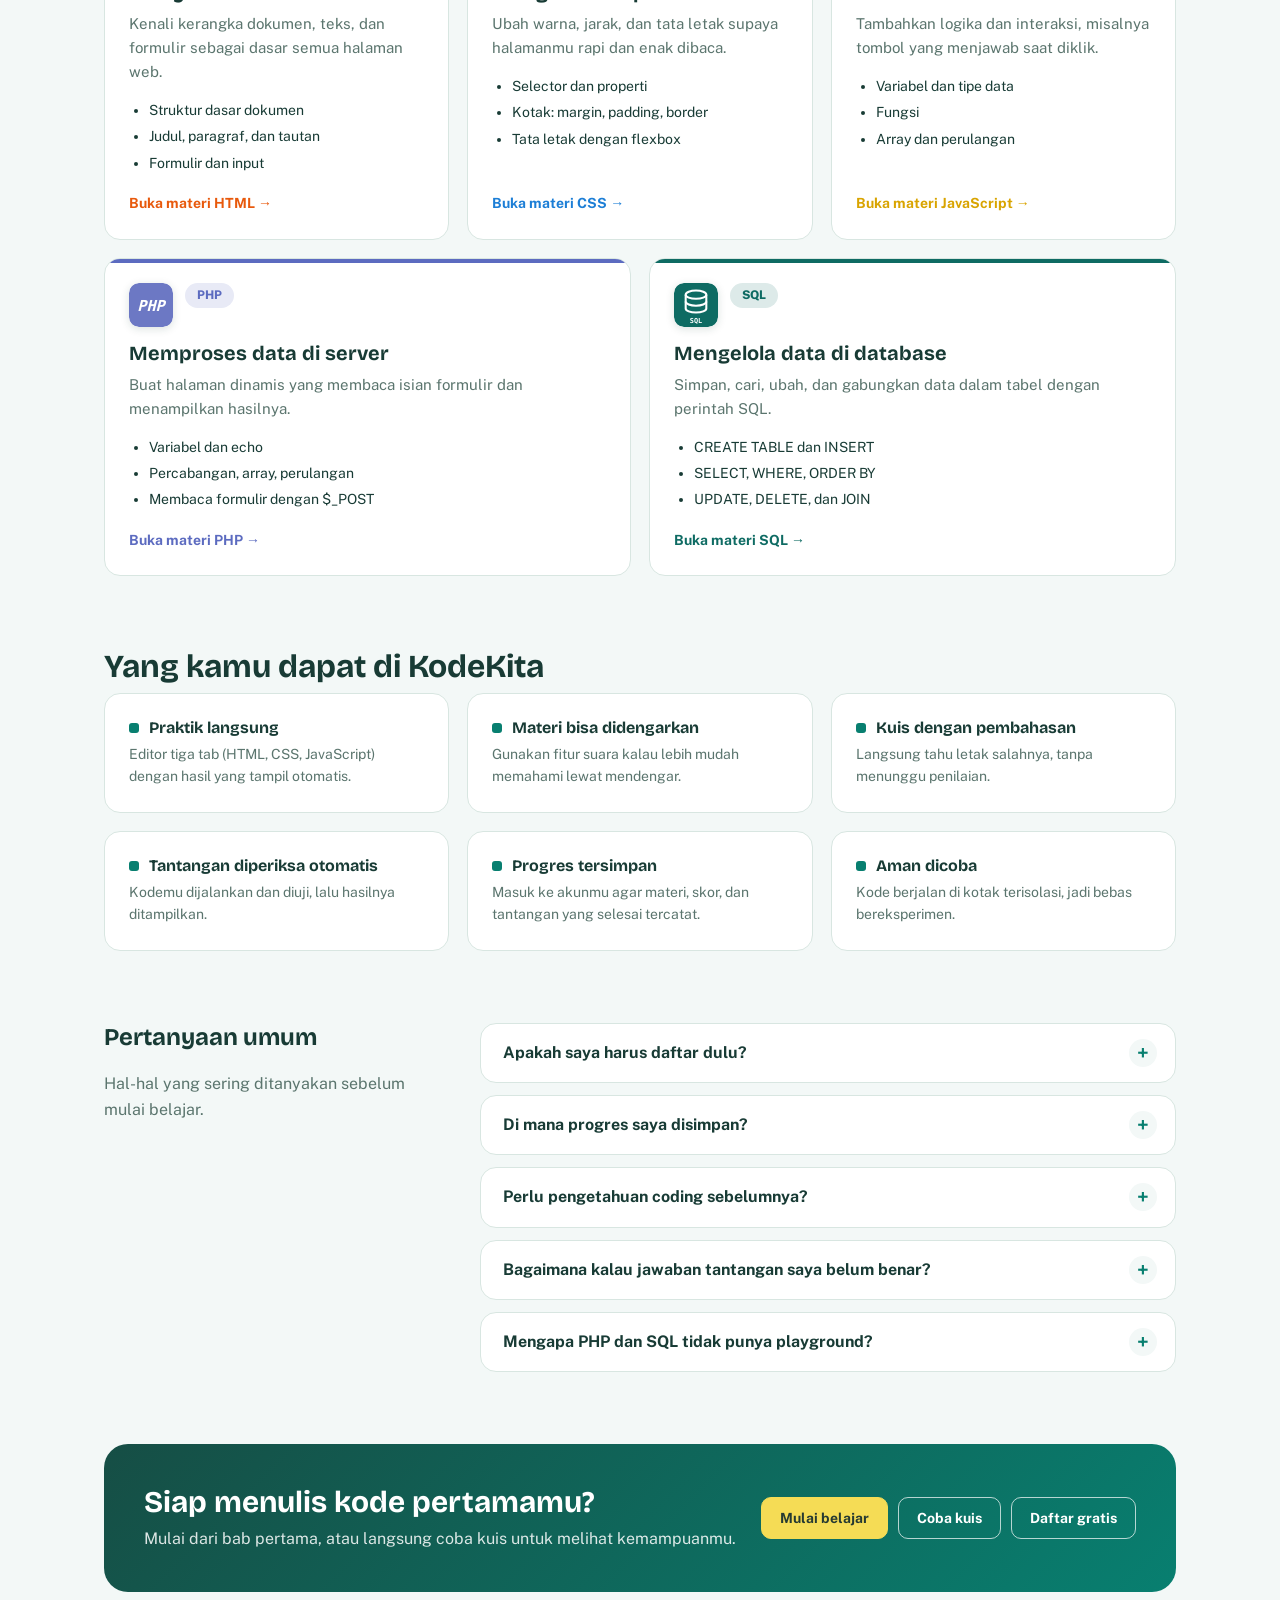
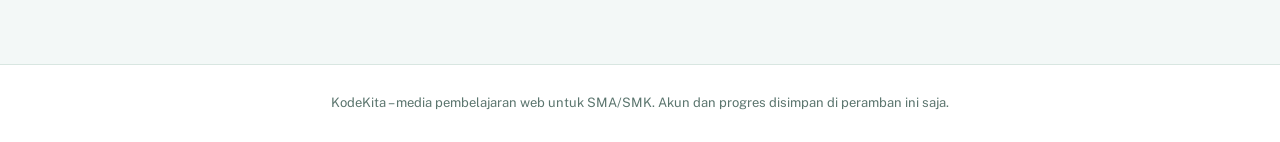
==== commit 0a098111: "update beranda" ====
--- a/index.html
+++ b/index.html
@@ -5,7 +5,7 @@
     <meta name="viewport" content="width=device-width, initial-scale=1, viewport-fit=cover">
     <meta name="theme-color" content="#EDF2F1">
     <meta name="description" content="KodeKita adalah media pembelajaran HTML, CSS, JavaScript, PHP, dan SQL untuk siswa SMA/SMK.">
-    <title>KodeKita – Belajar HTML, CSS, JavaScript, PHP, dan SQL</title>
+    <!-- <title>KodeKita – Belajar HTML, CSS, JavaScript, PHP, dan SQL</title> -->
 
     <link rel="preconnect" href="https://fonts.googleapis.com">
     <link rel="preconnect" href="https://fonts.gstatic.com" crossorigin>
@@ -20,6 +20,15 @@
     <link rel="stylesheet" href="css/profil.css">
     <link rel="stylesheet" href="css/auth.css">
     <link rel="stylesheet" href="css/responsif.css">
+    <link rel="stylesheet" href="css/tambahan.css">
+
+    <!-- Pasang tema sebelum halaman tampil agar tidak berkedip -->
+    <script>
+        try {
+            document.documentElement.dataset.tema = localStorage.getItem('kodekita.tema')
+                || (matchMedia('(prefers-color-scheme: dark)').matches ? 'gelap' : 'terang');
+        } catch (e) {}
+    </script>
 </head>
 
 <body data-auth="tamu">
--- a/css/beranda.css
+++ b/css/beranda.css
@@ -275,3 +275,270 @@
     .bagian, .cta { margin-top: 48px; }
 }
 
+
+/* =====================================================
+   ANIMASI TAMBAHAN
+   ===================================================== */
+
+/* --- A. Kartu topik: kilau + kisi bergeser saat disorot --- */
+/* ::before sudah dipakai garis aksen di atas, jadi efeknya lewat ::after */
+
+.kartu > * { position: relative; z-index: 1; }
+
+.kartu::after {
+    content: "";
+    position: absolute;
+    inset: 0;
+    z-index: 0;
+    pointer-events: none;
+    opacity: 0;
+    transition: opacity .35s;
+    background:
+        radial-gradient(circle at 60% 0%, color-mix(in srgb, var(--aksen) 22%, transparent), transparent 55%),
+        linear-gradient(to right, color-mix(in srgb, var(--aksen) 14%, transparent) 1px, transparent 1px),
+        linear-gradient(to bottom, color-mix(in srgb, var(--aksen) 14%, transparent) 1px, transparent 1px);
+    background-size: auto, 32px 32px, 32px 32px;
+    -webkit-mask-image: radial-gradient(circle at 60% 5%, #000 0%, #000 15%, transparent 65%);
+    mask-image: radial-gradient(circle at 60% 5%, #000 0%, #000 15%, transparent 65%);
+}
+
+.kartu:hover::after,
+.kartu:focus-within::after {
+    opacity: 1;
+    animation: kisi-geser 6s linear infinite;
+}
+
+@keyframes kisi-geser {
+    to { background-position: 0 0, 32px 32px, 32px 32px; }
+}
+
+.kartu:hover .logo-bahasa { animation: goyang .6s ease; }
+
+@keyframes goyang {
+    0%, 100% { transform: rotate(0); }
+    25%      { transform: rotate(-8deg) scale(1.06); }
+    60%      { transform: rotate(6deg) scale(1.06); }
+}
+
+/* --- B. Animasi orang sedang coding di hero --- */
+
+.hero {
+    display: grid;
+    grid-template-columns: minmax(0, 1fr) minmax(240px, 380px);
+    gap: clamp(20px, 4vw, 48px);
+    align-items: center;
+}
+
+.hero-anim svg { display: block; width: 100%; height: auto; }
+
+@media (max-width: 860px) {
+    .hero { grid-template-columns: 1fr; }
+    .hero-anim { max-width: 320px; margin: 0 auto; }
+}
+
+/* baris kode "diketik" satu per satu lalu diulang
+   (jeda tiap baris ditulis inline di elemen SVG-nya) */
+.kode-baris {
+    transform-box: fill-box;
+    transform-origin: left center;
+    animation: ketik 7s steps(12, end) infinite;
+}
+
+@keyframes ketik {
+    0%        { transform: scaleX(0); }
+    12%, 88%  { transform: scaleX(1); }
+    100%      { transform: scaleX(0); }
+}
+
+.kursor { animation: kedip .8s steps(1) infinite; }
+@keyframes kedip { 50% { opacity: 0; } }
+
+/* lengan mengetik */
+.lengan {
+    transform-origin: 118px 180px;
+    animation: tik .35s ease-in-out infinite alternate;
+}
+.lengan.dua { animation-delay: .17s; }
+
+@keyframes tik {
+    from { transform: rotate(-4deg); }
+    to   { transform: rotate(4deg); }
+}
+
+/* kepala mengangguk pelan */
+.kepala { animation: angguk 2.4s ease-in-out infinite; }
+
+@keyframes angguk {
+    0%, 100% { transform: translateY(0); }
+    50%      { transform: translateY(2px); }
+}
+
+/* simbol kode melayang */
+.simbol { animation: melayang 4s ease-in-out infinite; }
+
+@keyframes melayang {
+    0%, 100% { transform: translateY(0); }
+    50%      { transform: translateY(-10px); }
+}
+
+/* uap kopi */
+.uap { animation: naik 2.4s ease-out infinite; }
+
+@keyframes naik {
+    0%   { transform: translateY(0);     opacity: 0; }
+    30%  { opacity: .7; }
+    100% { transform: translateY(-12px); opacity: 0; }
+}
+
+/* hormati pengguna yang mematikan animasi di perangkatnya */
+@media (prefers-reduced-motion: reduce) {
+    .kartu:hover::after, .kartu:focus-within::after,
+    .kartu:hover .logo-bahasa,
+    .kode-baris, .kursor, .lengan, .kepala, .simbol, .uap {
+        animation: none;
+    }
+}
+/* =====================================================
+   VIDEO LATAR HERO
+   ===================================================== */
+
+.hero { position: relative; overflow: hidden; isolation: isolate; }
+
+/* semua isi hero berada di atas video */
+.hero > :not(.hero-video) { position: relative; z-index: 1; }
+
+.hero-video {
+    position: absolute;
+    inset: 0;
+    z-index: 0;
+    pointer-events: none;
+    background: url("../assets/video/coding-poster.jpg") center / cover no-repeat;
+}
+
+.hero-video video {
+    display: block;
+    width: 100%;
+    height: 100%;
+    object-fit: cover;
+}
+
+/* lapisan putih supaya teks tetap terbaca; video makin terlihat di sisi kanan */
+.hero-video::after {
+    content: "";
+    position: absolute;
+    inset: 0;
+    background:
+        linear-gradient(90deg, rgba(255, 255, 255, .95) 0%, rgba(255, 255, 255, .86) 50%, rgba(255, 255, 255, .55) 100%),
+        radial-gradient(520px 300px at 100% 0%, rgba(245, 220, 85, .25), transparent 65%);
+}
+
+/* di HP: pakai gambar poster saja supaya hemat kuota dan baterai */
+@media (max-width: 600px) {
+    .hero-video video { display: none; }
+}
+
+
+/* =====================================================
+   ANIMASI LAINNYA
+   ===================================================== */
+
+/* --- 1. Isi hero muncul bergantian saat halaman dibuka --- */
+
+.hero-teks > * { animation: naik-masuk .7s cubic-bezier(.2, .7, .2, 1) both; }
+.hero-teks > :nth-child(2) { animation-delay: .08s; }
+.hero-teks > :nth-child(3) { animation-delay: .16s; }
+.hero-teks > :nth-child(4) { animation-delay: .24s; }
+.hero-teks > :nth-child(5) { animation-delay: .32s; }
+
+.hero-anim { animation: zoom-masuk .9s .25s cubic-bezier(.2, .7, .2, 1) both; }
+
+@keyframes naik-masuk { from { opacity: 0; translate: 0 24px; } }
+@keyframes zoom-masuk { from { opacity: 0; scale: .92; translate: 24px 0; } }
+
+/* --- 2. Sorotan kuning di judul "ditulis" dari kiri ke kanan --- */
+
+.sorot {
+    background-repeat: no-repeat;
+    background-size: 0 100%;
+    animation: sorot-tulis .9s .6s ease forwards;
+}
+
+@keyframes sorot-tulis { to { background-size: 100% 100%; } }
+
+/* --- 3. Kilau lewat di atas tombol hero dan ajakan --- */
+
+.hero .btn, .cta .btn { position: relative; overflow: hidden; }
+
+.hero .btn::after, .cta .btn::after {
+    content: "";
+    position: absolute;
+    inset: 0 auto 0 -60%;
+    width: 40%;
+    background: linear-gradient(100deg, transparent, rgba(255, 255, 255, .45), transparent);
+    transform: skewX(-20deg);
+    pointer-events: none;
+}
+
+.hero .btn:hover::after, .cta .btn:hover::after {
+    animation: kilau .7s ease;
+}
+
+@keyframes kilau { to { left: 130%; } }
+
+/* --- 4. Panel fitur: terangkat dan ikon kotaknya berputar --- */
+
+.panel {
+    transition: translate .2s, box-shadow .2s, border-color .2s;
+}
+
+.panel:hover {
+    translate: 0 -3px;
+    border-color: var(--utama);
+    box-shadow: var(--bayangan);
+}
+
+.panel h3::before { transition: rotate .35s, scale .35s; }
+.panel:hover h3::before { rotate: 135deg; scale: 1.25; }
+
+/* --- 5. Jawaban FAQ meluncur turun saat dibuka --- */
+
+.faq details[open] p { animation: buka-jawaban .35s ease; }
+
+@keyframes buka-jawaban {
+    from { opacity: 0; translate: 0 -8px; }
+}
+
+/* --- 6. Muncul saat di-scroll (scroll-driven animation) ---
+   Dibungkus @supports: di peramban yang belum mendukung, elemen tampil biasa. */
+
+@supports (animation-timeline: view()) {
+    .statistik, .demo, .faq details, .cta {
+        animation: muncul-naik linear both;
+        animation-timeline: view();
+        animation-range: entry 5% cover 28%;
+    }
+
+    .kartu, .panel {
+        animation: muncul-skala linear both;
+        animation-timeline: view();
+        animation-range: entry 5% cover 28%;
+    }
+
+    @keyframes muncul-naik  { from { opacity: 0; translate: 0 36px; } }
+    @keyframes muncul-skala { from { opacity: 0; scale: .94; } }
+}
+
+/* --- Hormati pengguna yang mematikan animasi --- */
+
+@media (prefers-reduced-motion: reduce) {
+    .hero-video video { display: none; }
+
+    .hero-teks > *, .hero-anim, .sorot,
+    .hero .btn:hover::after, .cta .btn:hover::after,
+    .faq details[open] p,
+    .statistik, .demo, .faq details, .cta, .kartu, .panel {
+        animation: none;
+    }
+
+    .sorot { background-size: 100% 100%; }
+}
--- a/css/responsif.css
+++ b/css/responsif.css
@@ -1,6 +1,6 @@
 /* KodeKita - penyesuaian tampilan HP dan tablet. Dimuat paling akhir. */
 
-html { -webkit-text-size-adjust: 100%; }
+html { webkit-text-size-adjust: 100%; }
 body { overflow-x: hidden; -webkit-tap-highlight-color: transparent; }
 pre, textarea, iframe { max-width: 100%; }
 
--- a/css/tambahan.css
+++ b/css/tambahan.css
@@ -0,0 +1,66 @@
+/* KodeKita - Tambahan: tantangan isian/pilihan, cadangan progres, mode gelap. */
+
+.tan-isian {
+    min-height: 140px;
+    font-family: var(--mono);
+    font-size: 14px;
+    line-height: 1.6;
+    resize: vertical;
+}
+
+.tan-server { margin-top: 12px; }
+
+.kode-kecil {
+    margin: 10px 0;
+    padding: 12px 14px;
+    overflow-x: auto;
+    border-radius: var(--radius-kecil);
+    background: var(--dasar);
+    font-family: var(--mono);
+    font-size: 13px;
+}
+
+.opsi[aria-pressed="true"] {
+    border-color: var(--utama);
+    box-shadow: 0 0 0 2px var(--utama) inset;
+}
+
+.hasil .tautan { display: block; margin-top: 4px; }
+
+#profil-cadangan { margin-top: 20px; }
+
+/* ===== Mode gelap ===== */
+
+:root[data-tema="gelap"] {
+    color-scheme: dark;
+
+    --dasar: #0e1917;
+    --muka: #15241f;
+    --teks: #e3efec;
+    --lembut: #9bb4ad;
+    --utama: #14907f;
+    --utama-hover: #0f7a6b;
+    --dukung: #0b3a33;
+    --garis: #27403a;
+    --bayangan: 0 8px 28px rgba(0, 0, 0, .35);
+}
+
+[data-tema="gelap"] .atas { background: rgba(14, 25, 23, .92); }
+
+[data-tema="gelap"] .kartu .tag {
+    background: color-mix(in srgb, var(--aksen) 22%, var(--muka));
+}
+
+[data-tema="gelap"] .hero-video::after {
+    background:
+        linear-gradient(90deg, rgba(14, 25, 23, .95) 0%, rgba(14, 25, 23, .86) 50%, rgba(14, 25, 23, .55) 100%),
+        radial-gradient(520px 300px at 100% 0%, rgba(245, 220, 85, .12), transparent 65%);
+}
+
+[data-tema="gelap"] .catatan-server {
+    border-color: #6b5a1c;
+    background: #2a2410;
+    color: #f0dc8a;
+}
+
+[data-tema="gelap"] .btn.secondary { color: var(--teks); }
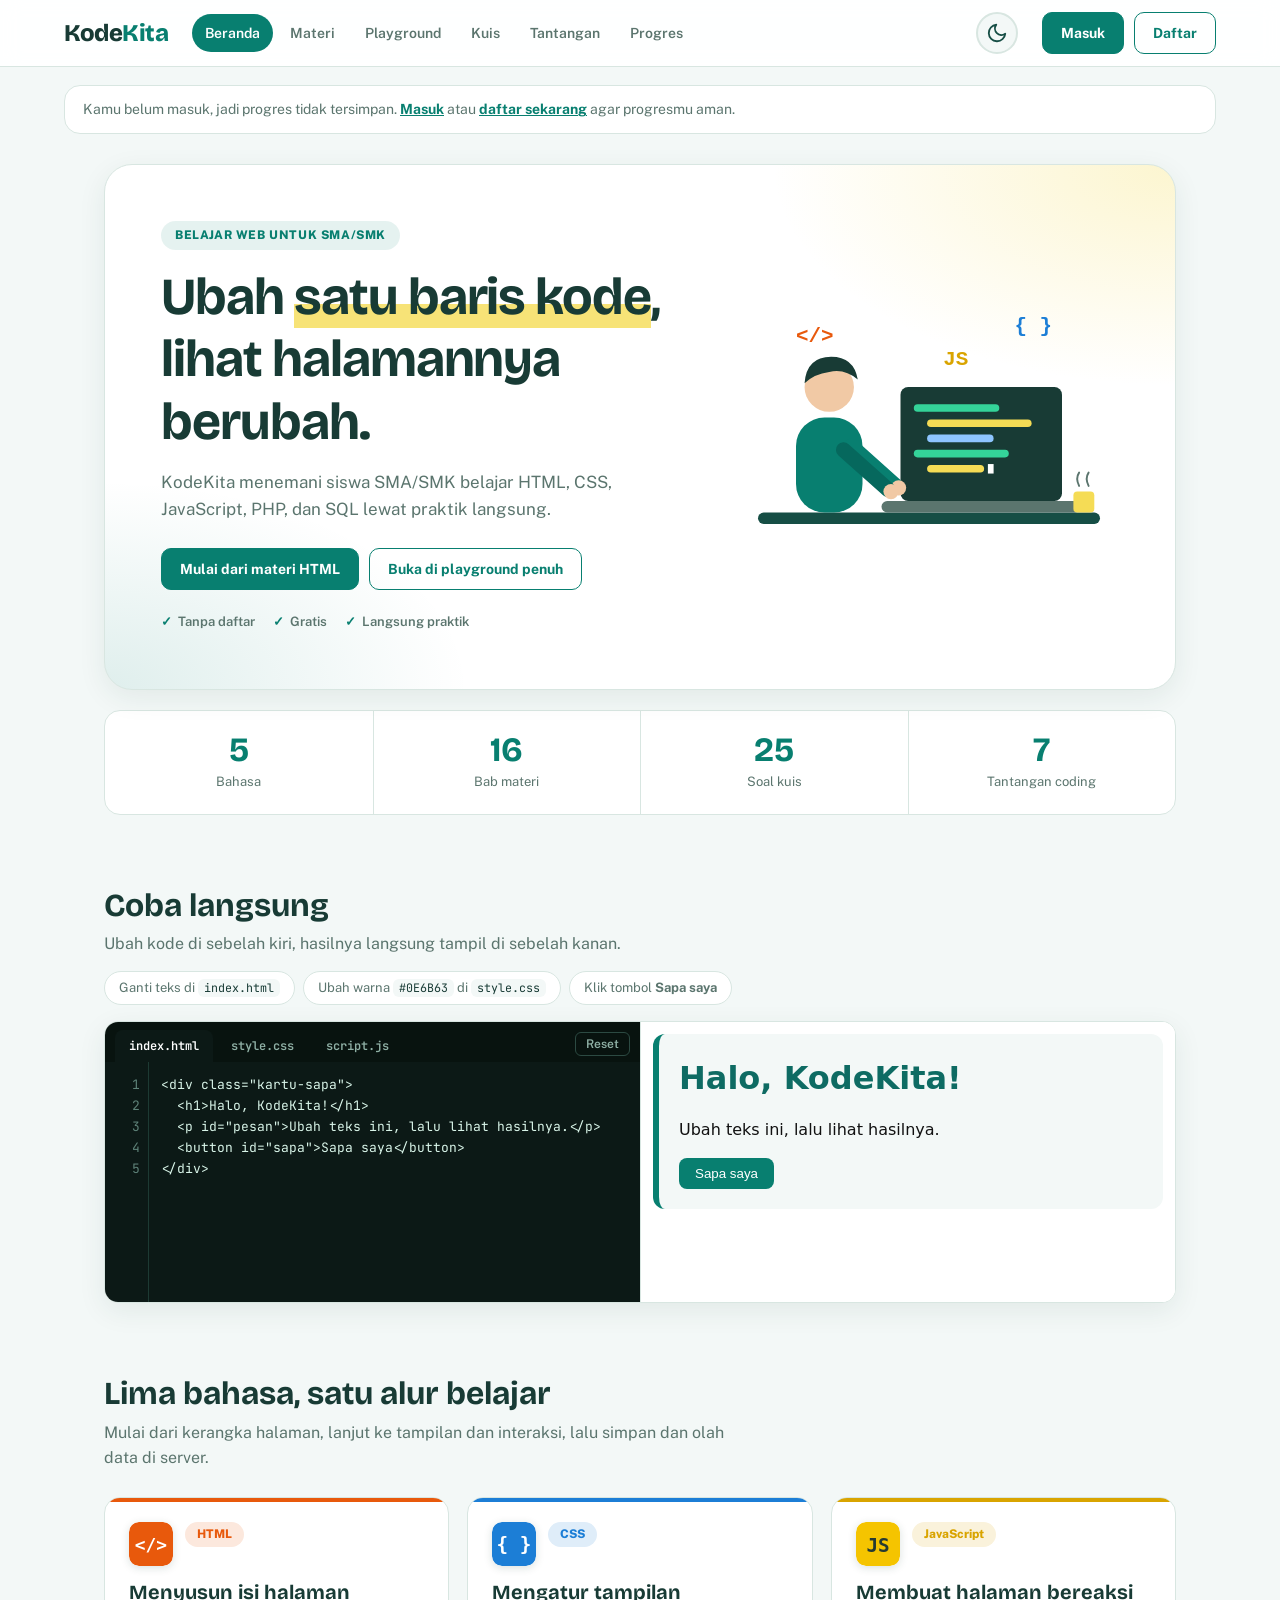
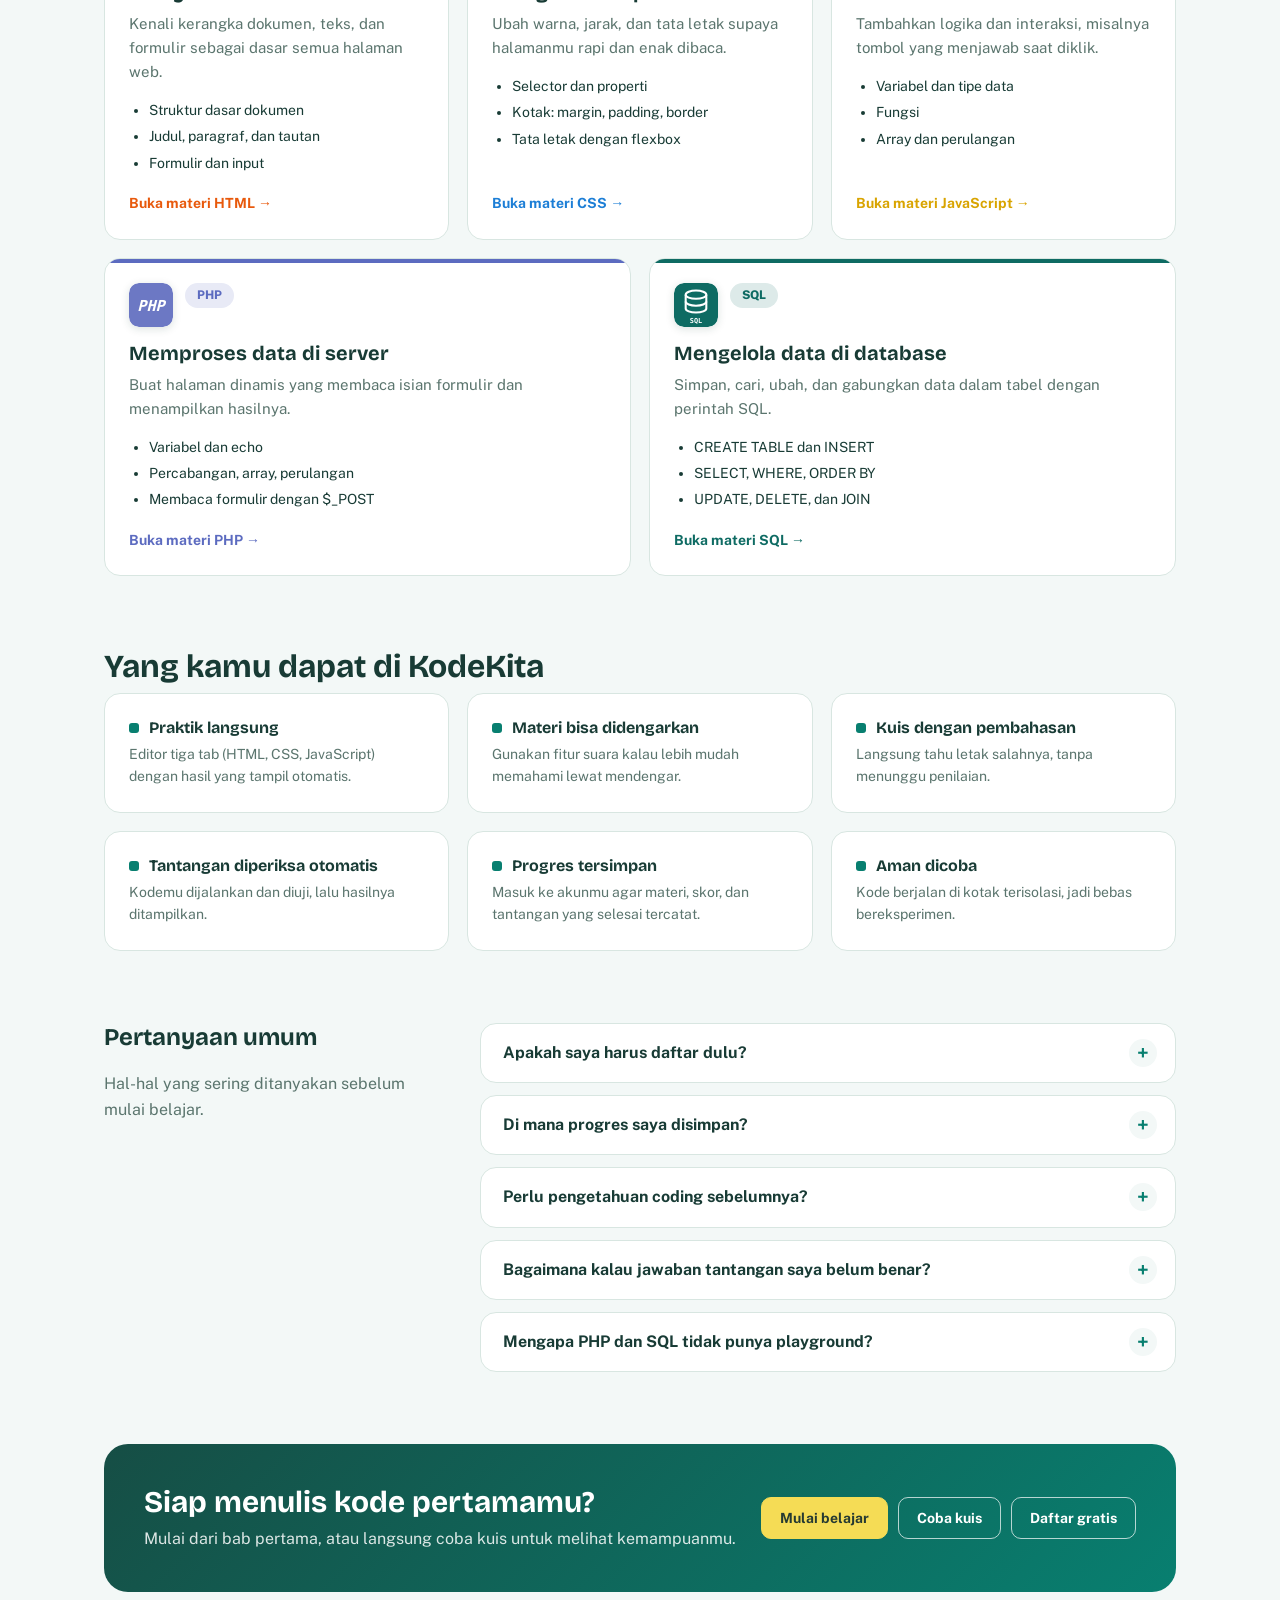
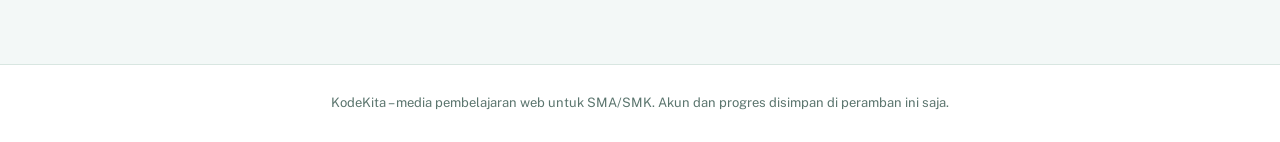
==== commit d914c98f: "update beranda" ====
--- a/index.html
+++ b/index.html
@@ -5,7 +5,7 @@
     <meta name="viewport" content="width=device-width, initial-scale=1, viewport-fit=cover">
     <meta name="theme-color" content="#EDF2F1">
     <meta name="description" content="KodeKita adalah media pembelajaran HTML, CSS, JavaScript, PHP, dan SQL untuk siswa SMA/SMK.">
-    <!-- <title>KodeKita – Belajar HTML, CSS, JavaScript, PHP, dan SQL</title> -->
+    <title>KodeKita – Belajar HTML, CSS, JavaScript, PHP, dan SQL</title>
 
     <link rel="preconnect" href="https://fonts.googleapis.com">
     <link rel="preconnect" href="https://fonts.gstatic.com" crossorigin>
--- a/css/tambahan.css
+++ b/css/tambahan.css
@@ -64,3 +64,61 @@
 }
 
 [data-tema="gelap"] .btn.secondary { color: var(--teks); }
+
+/* ===== Tombol tema (ikon) ===== */
+
+.ikon-tema {
+    width: 42px;
+    height: 42px;
+    flex-shrink: 0;
+    display: grid;
+    place-items: center;
+    margin-left: auto;
+    padding: 0;
+    border: 2px solid var(--garis);
+    border-radius: 50%;
+    background: var(--dasar);
+    color: var(--dukung);
+    transition: border-color .2s, transform .2s;
+}
+
+.ikon-tema:hover { border-color: var(--utama); transform: scale(1.05); }
+.ikon-tema svg { width: 22px; height: 22px; }
+.ikon-tema .i-matahari { display: none; }
+
+.atas .akun { margin-left: 0; }
+
+[data-tema="gelap"] .ikon-tema .i-bulan { display: none; }
+[data-tema="gelap"] .ikon-tema .i-matahari { display: block; }
+[data-tema="gelap"] .ikon-tema,
+[data-tema="gelap"] .ikon-profil { color: var(--teks); }
+
+/* ===== Perapian tampilan HP ===== */
+
+.daftar { scroll-padding-inline: 16px; }
+.opsi-kuis { margin-top: 14px; }
+
+@media (max-width: 600px) {
+    /* Baris pertama header: logo, ikon tema, tombol akun, semuanya muat satu baris */
+    .atas { flex-wrap: wrap; gap: 8px 10px; }
+    .atas .akun { gap: 6px; }
+    .atas .akun .btn { min-height: 40px; padding: 8px 14px; }
+    .ikon-tema, .ikon-profil { width: 40px; height: 40px; }
+
+    /* Tombol Reset di tab playground tetap terlihat saat tab digeser */
+    .pg-tabs button { padding: 8px 10px; }
+    .pg-tabs .reset { position: sticky; right: 0; background: #08130f; }
+
+    .tan-isian { min-height: 160px; font-size: 16px; }
+    .hasil { overflow-wrap: anywhere; }
+}
+
+/* Layar sangat sempit: Daftar disembunyikan (tetap ada di banner "Kamu belum masuk") */
+@media (max-width: 340px) {
+    .atas .akun .btn.u { display: none; }
+}
+
+[data-tema="gelap"] .label-hero {
+    background: rgba(47, 196, 176, .16);
+    color: #7be0cf;
+}
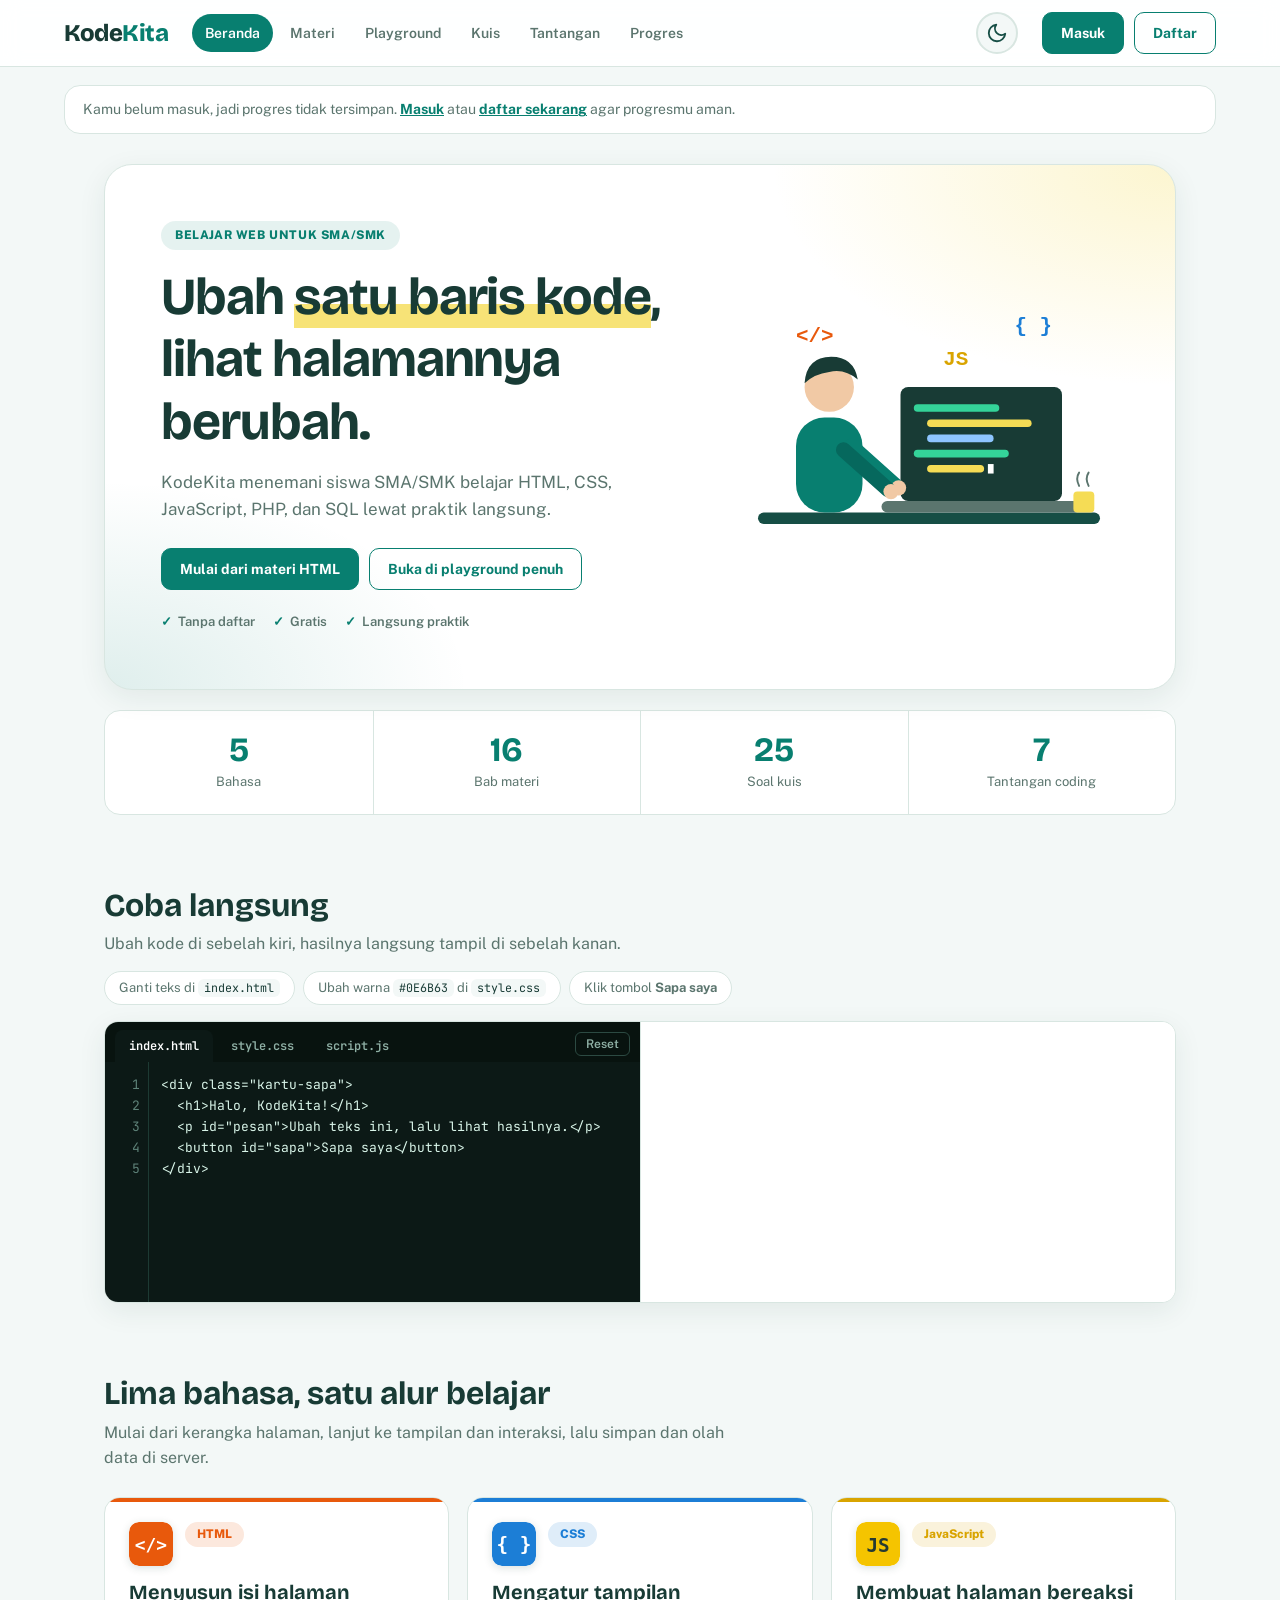
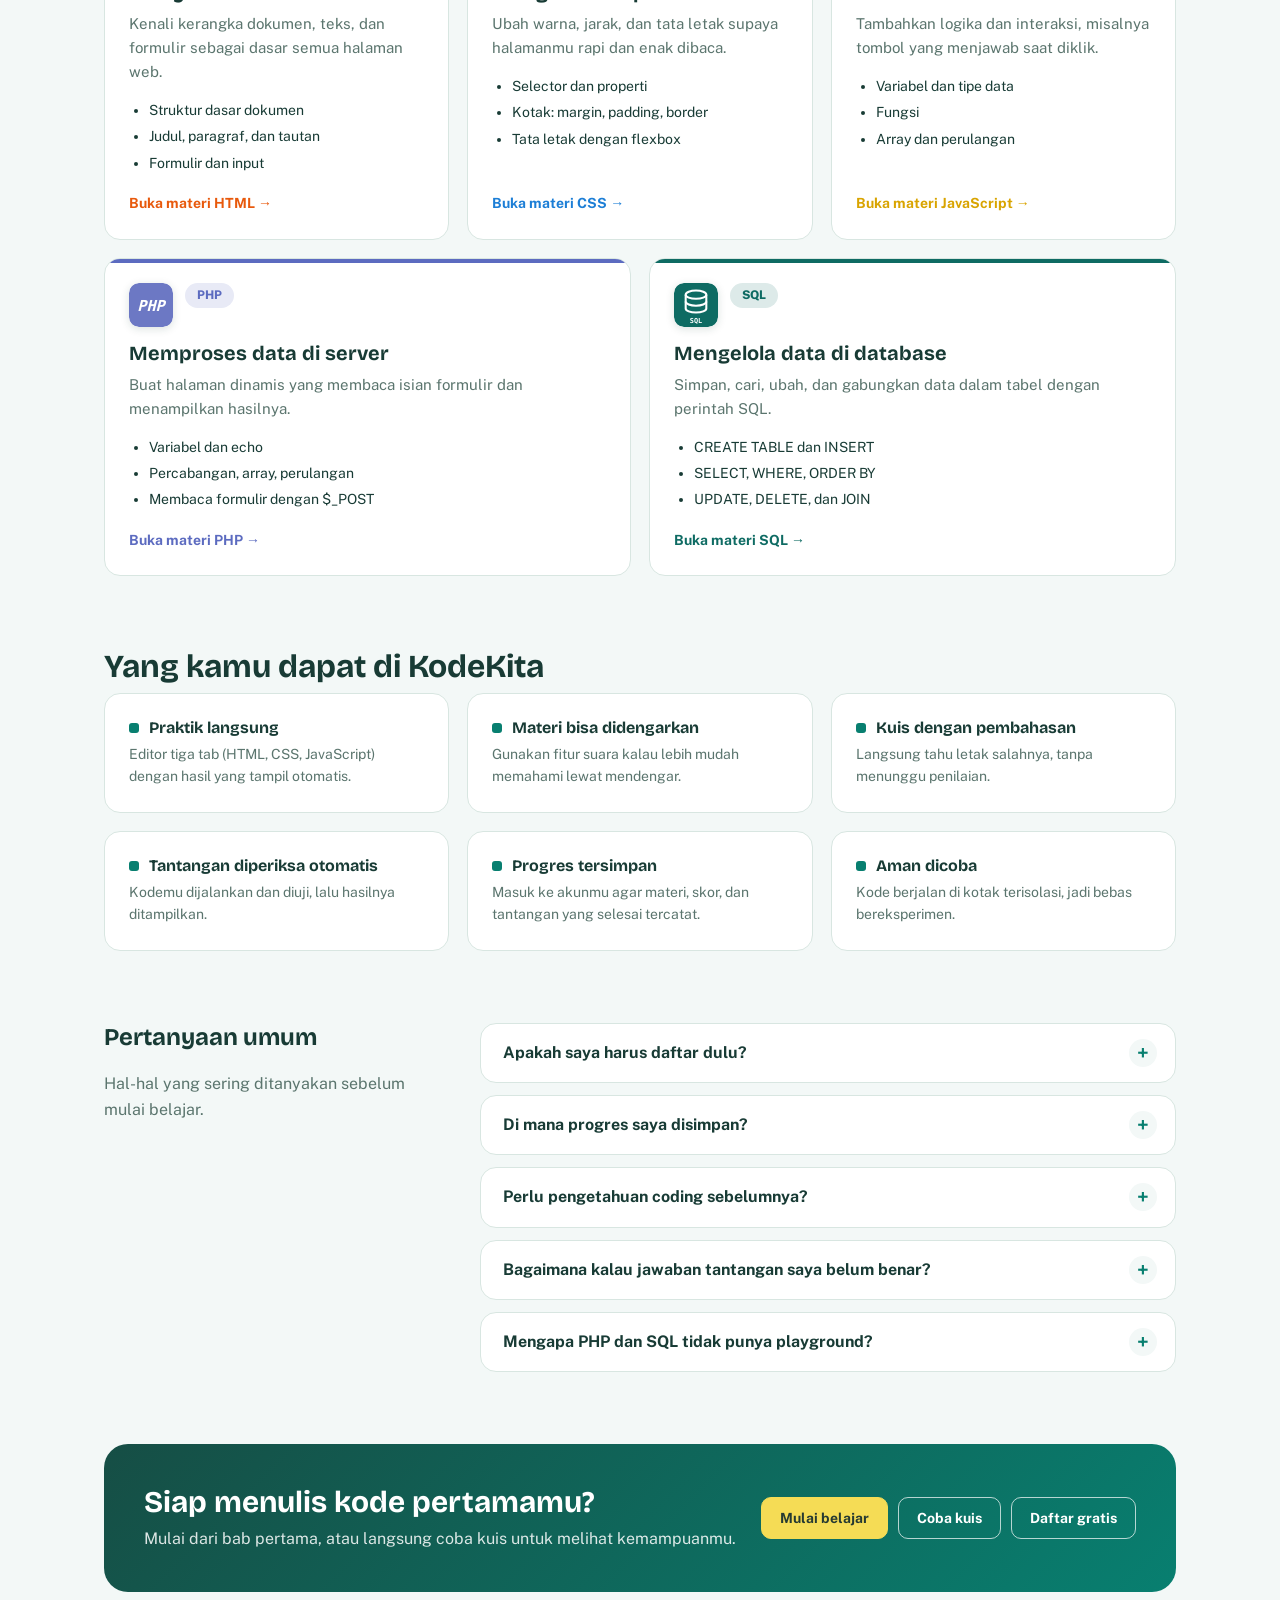
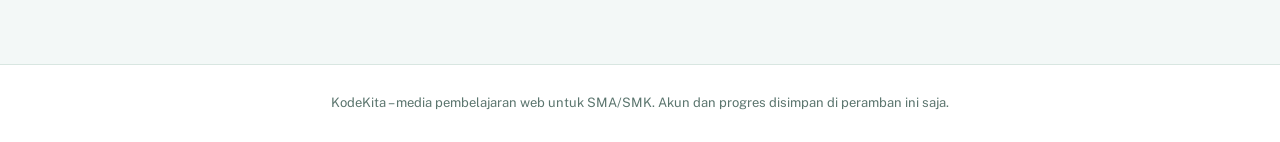
==== commit 80d92743: "update beranda" ====
--- a/index.html
+++ b/index.html
@@ -1,10 +1,10 @@
 <!doctype html>
 <html lang="id">
 <head>
-    <meta charset="utf-8">
-    <meta name="viewport" content="width=device-width, initial-scale=1, viewport-fit=cover">
-    <meta name="theme-color" content="#EDF2F1">
-    <meta name="description" content="KodeKita adalah media pembelajaran HTML, CSS, JavaScript, PHP, dan SQL untuk siswa SMA/SMK.">
+    <meta charset="utf-8" />
+    <meta name="viewport" content="width=device-width, initial-scale=1, viewport-fit=cover" />
+    <meta name="theme-color" content="#EDF2F1" />
+    <meta name="description" content="KodeKita adalah media pembelajaran HTML, CSS, JavaScript, PHP, dan SQL untuk siswa SMA/SMK." />
     <title>KodeKita – Belajar HTML, CSS, JavaScript, PHP, dan SQL</title>
 
     <link rel="preconnect" href="https://fonts.googleapis.com">
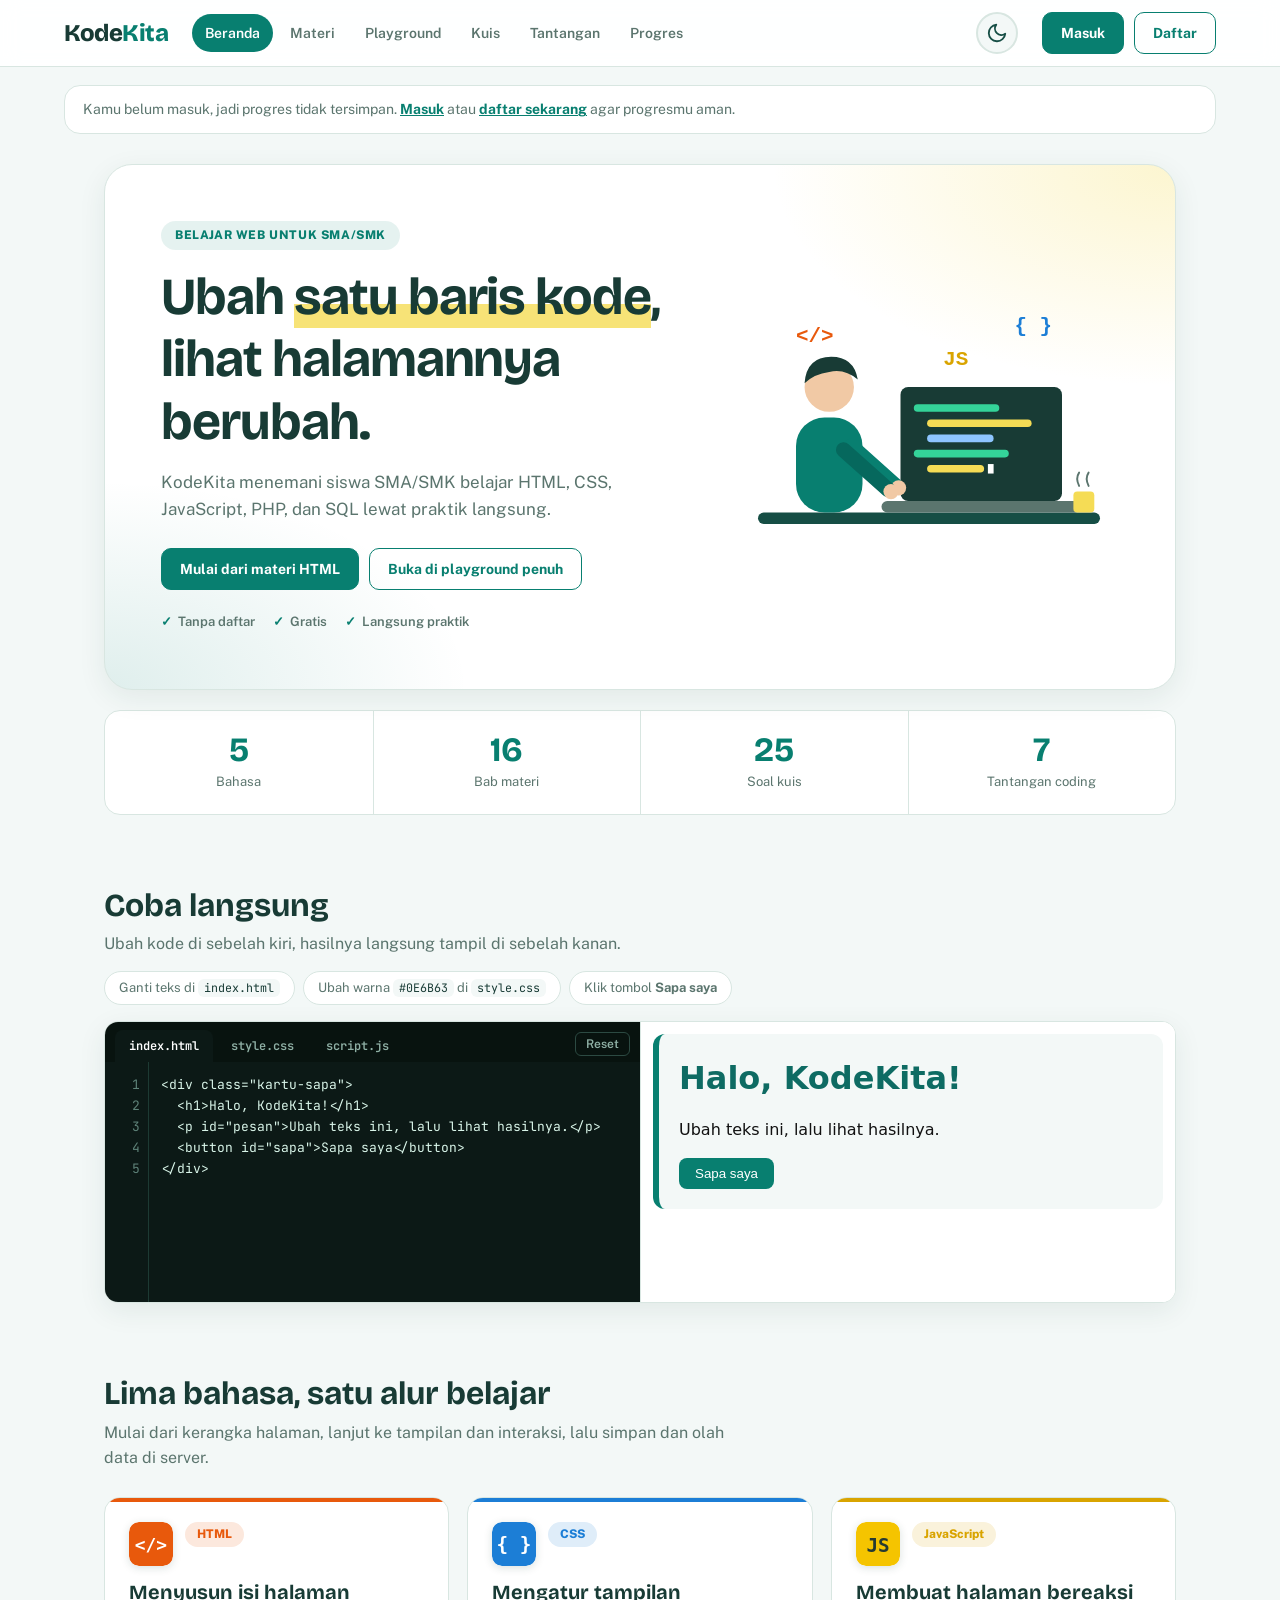
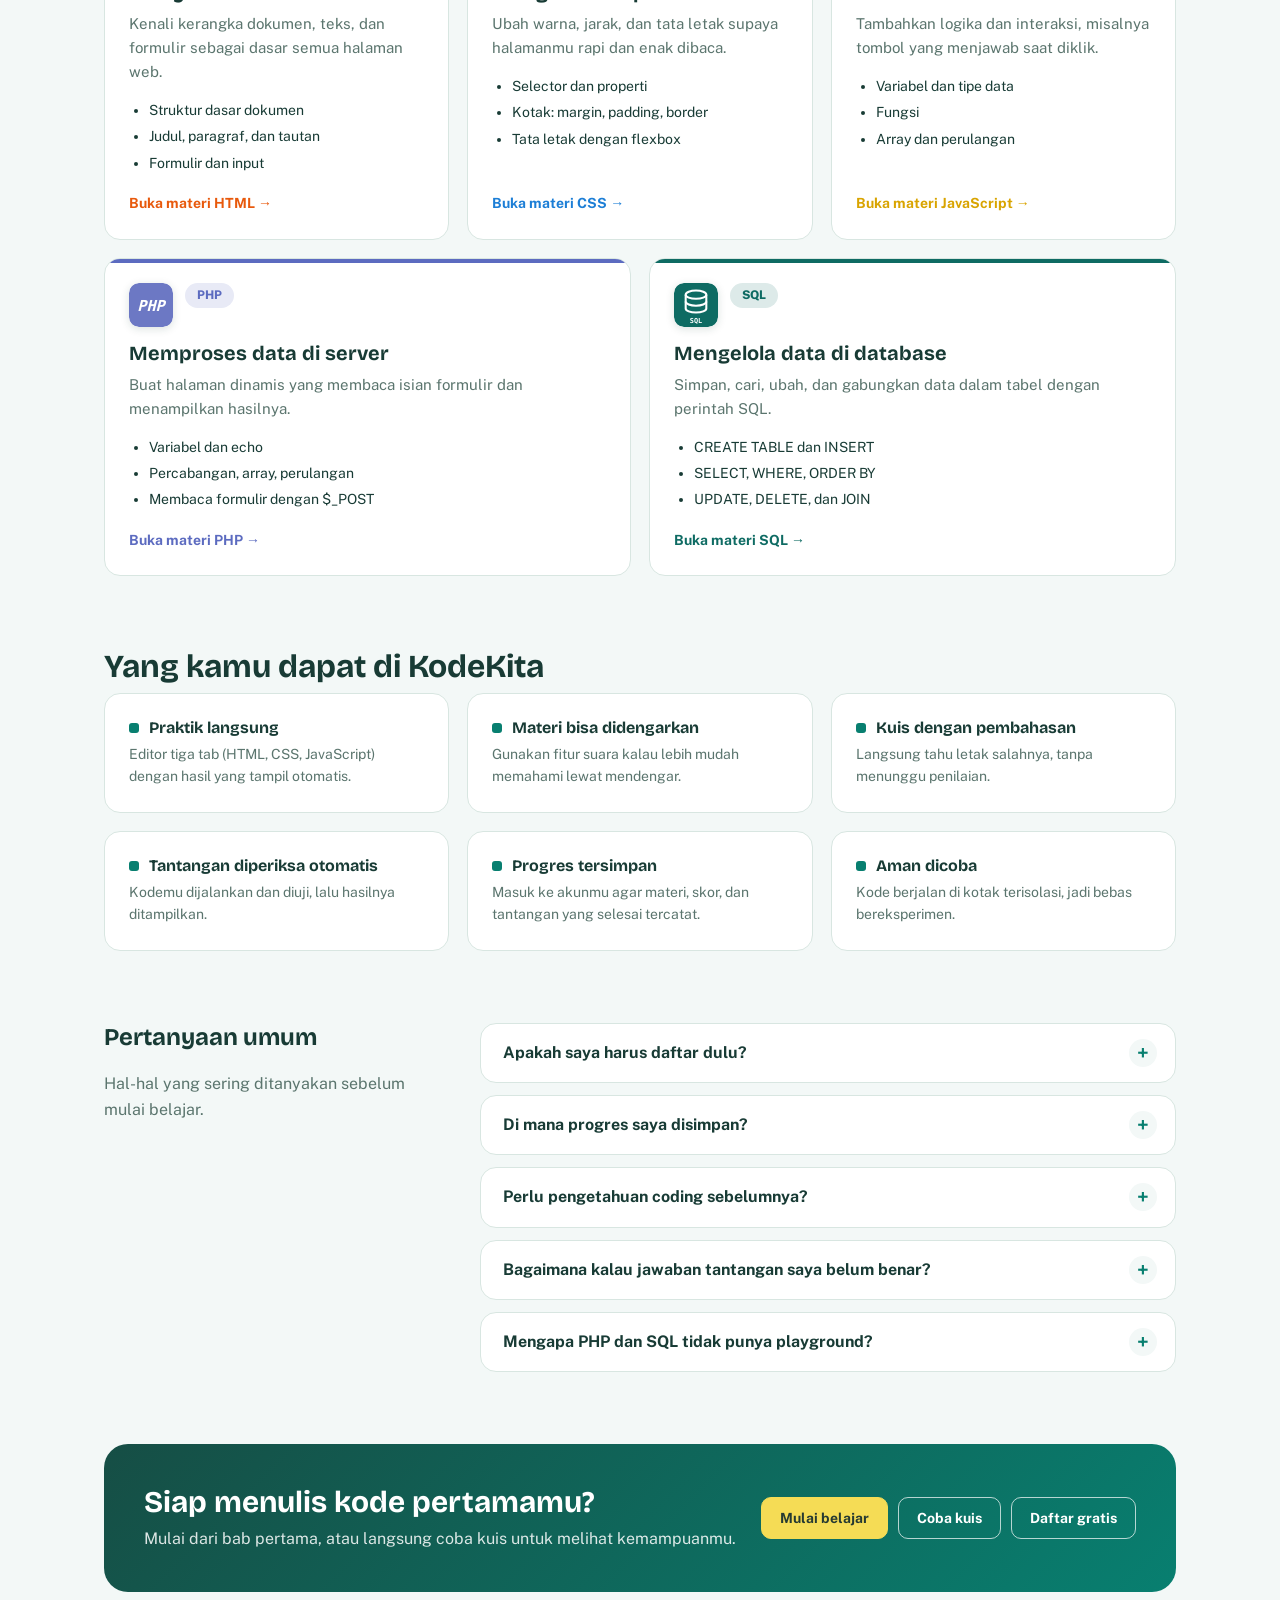
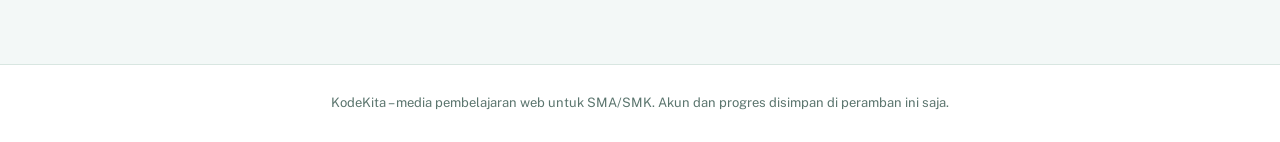
==== commit 76e38dfd: "update beranda" ====
--- a/index.html
+++ b/index.html
@@ -1,49 +1,48 @@
 <!doctype html>
 <html lang="id">
-<head>
+  <head>
     <meta charset="utf-8" />
     <meta name="viewport" content="width=device-width, initial-scale=1, viewport-fit=cover" />
     <meta name="theme-color" content="#EDF2F1" />
     <meta name="description" content="KodeKita adalah media pembelajaran HTML, CSS, JavaScript, PHP, dan SQL untuk siswa SMA/SMK." />
     <title>KodeKita – Belajar HTML, CSS, JavaScript, PHP, dan SQL</title>
 
-    <link rel="preconnect" href="https://fonts.googleapis.com">
-    <link rel="preconnect" href="https://fonts.gstatic.com" crossorigin>
-    <link href="https://fonts.googleapis.com/css2?family=Bricolage+Grotesque:wght@600;800&family=JetBrains+Mono&family=Public+Sans:wght@400;600&display=swap" rel="stylesheet">
-    <link rel="stylesheet" href="css/base.css">
-    <link rel="stylesheet" href="css/layout.css">
-    <link rel="stylesheet" href="css/beranda.css">
-    <link rel="stylesheet" href="css/playground.css">
-    <link rel="stylesheet" href="css/materi.css">
-    <link rel="stylesheet" href="css/kuis.css">
-    <link rel="stylesheet" href="css/progres.css">
-    <link rel="stylesheet" href="css/profil.css">
-    <link rel="stylesheet" href="css/auth.css">
-    <link rel="stylesheet" href="css/responsif.css">
-    <link rel="stylesheet" href="css/tambahan.css">
+    <link rel="preconnect" href="https://fonts.googleapis.com" />
+    <link rel="preconnect" href="https://fonts.gstatic.com" crossorigin />
+    <link href="https://fonts.googleapis.com/css2?family=Bricolage+Grotesque:wght@600;800&family=JetBrains+Mono&family=Public+Sans:wght@400;600&display=swap" rel="stylesheet" />
+    <link rel="stylesheet" href="css/base.css" />
+    <link rel="stylesheet" href="css/layout.css" />
+    <link rel="stylesheet" href="css/beranda.css" />
+    <link rel="stylesheet" href="css/playground.css" />
+    <link rel="stylesheet" href="css/materi.css" />
+    <link rel="stylesheet" href="css/kuis.css" />
+    <link rel="stylesheet" href="css/progres.css" />
+    <link rel="stylesheet" href="css/profil.css" />
+    <link rel="stylesheet" href="css/auth.css" />
+    <link rel="stylesheet" href="css/responsif.css" />
+    <link rel="stylesheet" href="css/tambahan.css" />
 
     <!-- Pasang tema sebelum halaman tampil agar tidak berkedip -->
     <script>
-        try {
-            document.documentElement.dataset.tema = localStorage.getItem('kodekita.tema')
-                || (matchMedia('(prefers-color-scheme: dark)').matches ? 'gelap' : 'terang');
-        } catch (e) {}
+      try {
+        document.documentElement.dataset.tema = localStorage.getItem("kodekita.tema") || (matchMedia("(prefers-color-scheme: dark)").matches ? "gelap" : "terang");
+      } catch (e) {}
     </script>
-</head>
+  </head>
 
-<body data-auth="tamu">
+  <body data-auth="tamu">
     <div data-muat="html/header.html"></div>
 
     <div data-muat="html/tamu.html"></div>
 
     <main id="isi">
-        <div data-muat="html/beranda.html"></div>
-        <div data-muat="html/materi.html"></div>
-        <div data-muat="html/playground.html"></div>
-        <div data-muat="html/kuis.html"></div>
-        <div data-muat="html/tantangan.html"></div>
-        <div data-muat="html/progres.html"></div>
-        <div data-muat="html/profil.html"></div>
+      <div data-muat="html/beranda.html"></div>
+      <div data-muat="html/materi.html"></div>
+      <div data-muat="html/playground.html"></div>
+      <div data-muat="html/kuis.html"></div>
+      <div data-muat="html/tantangan.html"></div>
+      <div data-muat="html/progres.html"></div>
+      <div data-muat="html/profil.html"></div>
     </main>
 
     <div data-muat="html/footer.html"></div>
@@ -54,5 +53,5 @@
 
     <!-- Memuat potongan HTML di folder html/, lalu semua skrip secara berurutan -->
     <script src="js/muat.js"></script>
-</body>
+  </body>
 </html>
